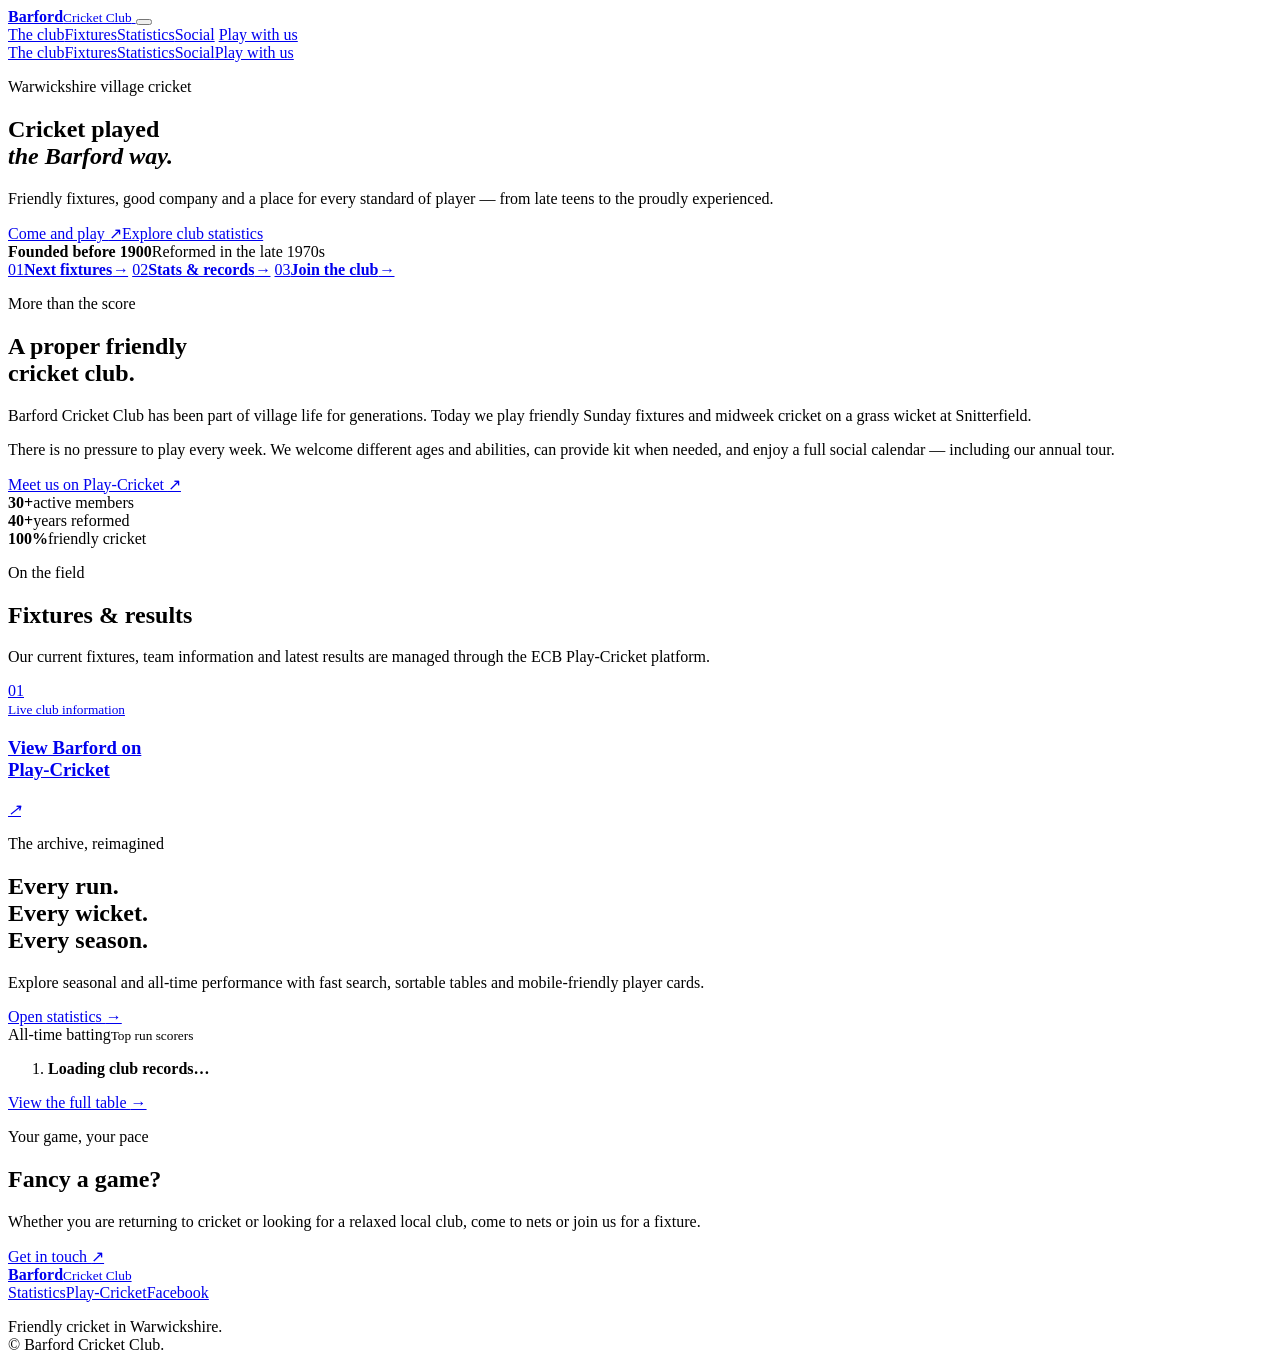
==== index.html @ 3dbef093 "Add index.html" ====
<!doctype html>
<html lang="en">
<head>
  <meta charset="utf-8">
  <meta name="viewport" content="width=device-width,initial-scale=1,viewport-fit=cover">
  <meta name="theme-color" content="#092d26">
  <meta name="description" content="Barford Cricket Club — friendly Sunday and midweek cricket in Warwickshire.">
  <title>Barford Cricket Club | Friendly cricket in Warwickshire</title>
  <link rel="preconnect" href="https://fonts.googleapis.com">
  <link rel="preconnect" href="https://fonts.gstatic.com" crossorigin>
  <link href="https://fonts.googleapis.com/css2?family=DM+Sans:wght@400;500;600;700&family=Manrope:wght@600;700;800&display=swap" rel="stylesheet">
  <link rel="stylesheet" href="assets/styles.css">
</head>
<body>
  <header class="site-header">
    <a class="brand" href="#top" aria-label="Barford Cricket Club home">
      <span class="brand-mark" aria-hidden="true"><span></span></span>
      <span><b>Barford</b><small>Cricket Club</small></span>
    </a>
    <button class="menu-button" aria-expanded="false" aria-controls="mobile-nav"><span></span><span></span></button>
    <nav class="desktop-nav" aria-label="Main navigation">
      <a href="#club">The club</a><a href="#fixtures">Fixtures</a><a href="statistics.html">Statistics</a><a href="#social">Social</a>
      <a class="nav-cta" href="https://barford.play-cricket.com" target="_blank" rel="noreferrer">Play with us</a>
    </nav>
    <nav id="mobile-nav" class="mobile-nav" aria-label="Mobile navigation">
      <a href="#club">The club</a><a href="#fixtures">Fixtures</a><a href="statistics.html">Statistics</a><a href="#social">Social</a><a href="https://barford.play-cricket.com">Play with us</a>
    </nav>
  </header>

  <main id="top">
    <section class="hero">
      <div class="hero-art" aria-hidden="true"><div class="ball"></div><div class="seam seam-a"></div><div class="seam seam-b"></div></div>
      <div class="hero-copy">
        <p class="eyebrow"><span></span> Warwickshire village cricket</p>
        <h1>Cricket played<br><em>the Barford way.</em></h1>
        <p class="hero-intro">Friendly fixtures, good company and a place for every standard of player — from late teens to the proudly experienced.</p>
        <div class="hero-actions"><a class="button primary" href="https://barford.play-cricket.com">Come and play <span>↗</span></a><a class="button ghost" href="statistics.html">Explore club statistics</a></div>
      </div>
      <div class="hero-note"><b>Founded before 1900</b><span>Reformed in the late 1970s</span></div>
    </section>

    <section class="quick-links" aria-label="Popular links">
      <a href="#fixtures"><span>01</span><b>Next fixtures</b><i>→</i></a>
      <a href="statistics.html"><span>02</span><b>Stats & records</b><i>→</i></a>
      <a href="https://barford.play-cricket.com"><span>03</span><b>Join the club</b><i>→</i></a>
    </section>

    <section id="club" class="story section-pad">
      <div><p class="eyebrow dark"><span></span> More than the score</p><h2>A proper friendly<br>cricket club.</h2></div>
      <div class="story-copy"><p>Barford Cricket Club has been part of village life for generations. Today we play friendly Sunday fixtures and midweek cricket on a grass wicket at Snitterfield.</p><p>There is no pressure to play every week. We welcome different ages and abilities, can provide kit when needed, and enjoy a full social calendar — including our annual tour.</p><a class="text-link" href="https://barford.play-cricket.com">Meet us on Play-Cricket <span>↗</span></a></div>
    </section>

    <section class="numbers section-pad">
      <article><strong>30+</strong><span>active members</span></article><article><strong>40+</strong><span>years reformed</span></article><article><strong>100%</strong><span>friendly cricket</span></article>
    </section>

    <section id="fixtures" class="feature-section section-pad">
      <div class="feature-head"><div><p class="eyebrow light"><span></span> On the field</p><h2>Fixtures & results</h2></div><p>Our current fixtures, team information and latest results are managed through the ECB Play-Cricket platform.</p></div>
      <a class="feature-card" href="https://barford.play-cricket.com"><span class="feature-number">01</span><div><small>Live club information</small><h3>View Barford on<br>Play-Cricket</h3></div><i>↗</i></a>
    </section>

    <section class="stats-preview section-pad">
      <div class="stats-copy"><p class="eyebrow dark"><span></span> The archive, reimagined</p><h2>Every run.<br>Every wicket.<br>Every season.</h2><p>Explore seasonal and all-time performance with fast search, sortable tables and mobile-friendly player cards.</p><a class="button dark" href="statistics.html">Open statistics <span>→</span></a></div>
      <div class="leader-card">
        <div class="leader-top"><span>All-time batting</span><small>Top run scorers</small></div>
        <ol id="home-leaders"><li><b>Loading club records…</b></li></ol>
        <a href="statistics.html">View the full table <span>→</span></a>
      </div>
    </section>

    <section id="social" class="join section-pad"><p class="eyebrow light"><span></span> Your game, your pace</p><h2>Fancy a game?</h2><p>Whether you are returning to cricket or looking for a relaxed local club, come to nets or join us for a fixture.</p><a class="button white" href="https://barford.play-cricket.com">Get in touch <span>↗</span></a></section>
  </main>

  <footer><a class="brand inverse" href="#top"><span class="brand-mark"><span></span></span><span><b>Barford</b><small>Cricket Club</small></span></a><div><a href="statistics.html">Statistics</a><a href="https://barford.play-cricket.com">Play-Cricket</a><a href="https://www.facebook.com/BarfordCC">Facebook</a></div><p>Friendly cricket in Warwickshire.<br>© <span id="year"></span> Barford Cricket Club.</p></footer>
  <script src="assets/data.js"></script><script src="assets/app.js"></script>
</body>
</html>
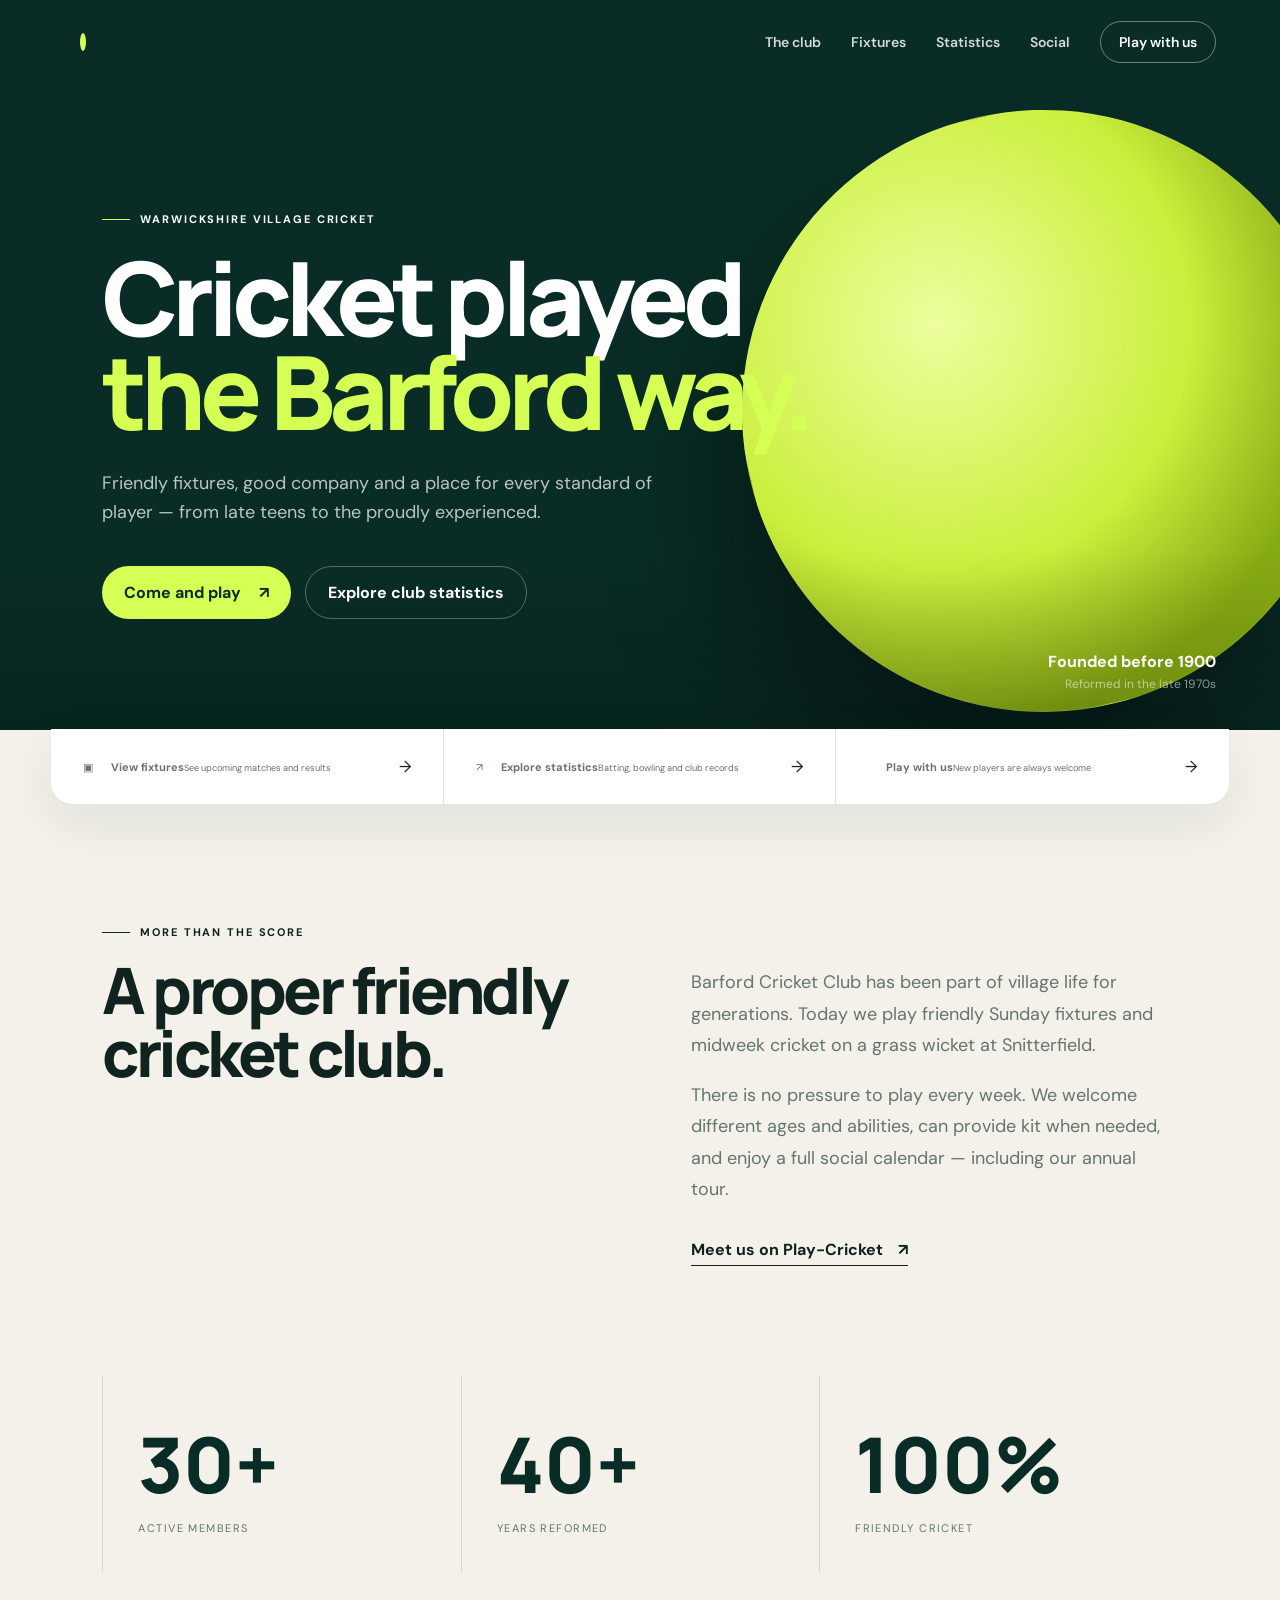
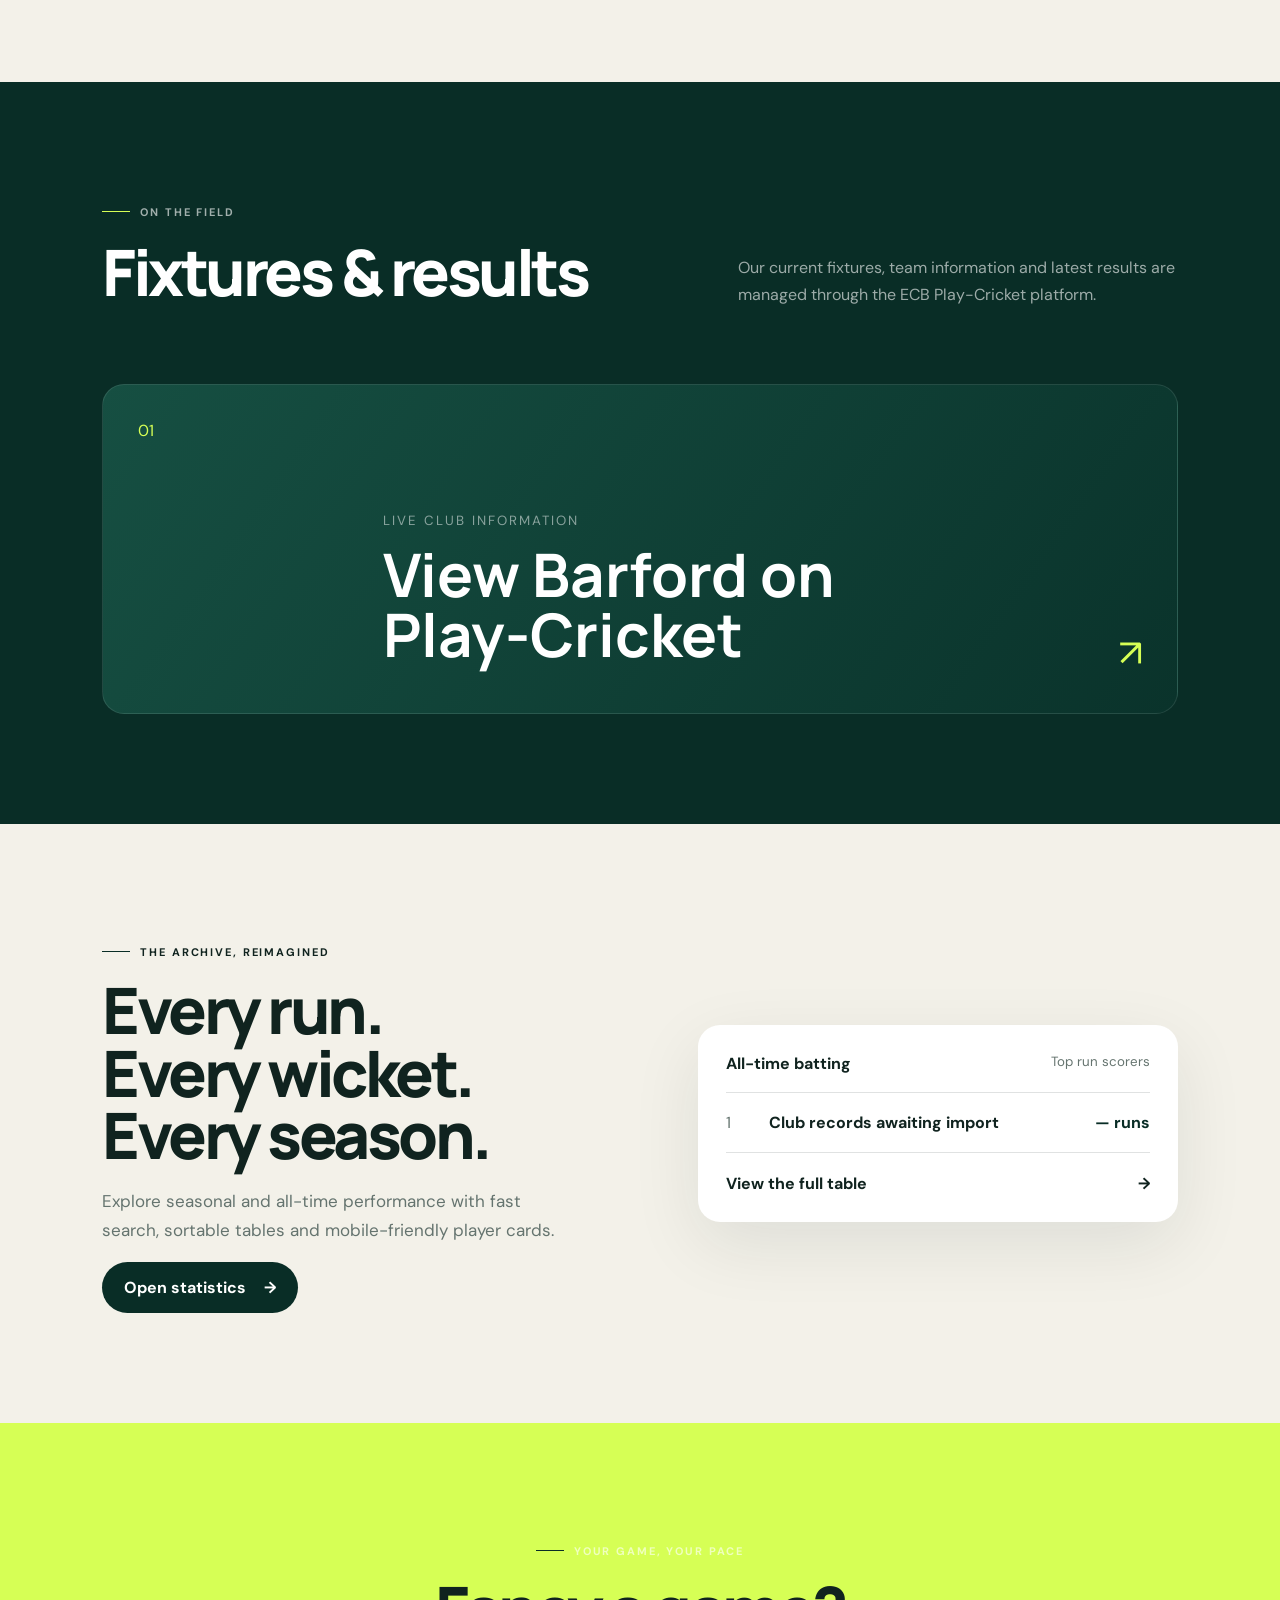
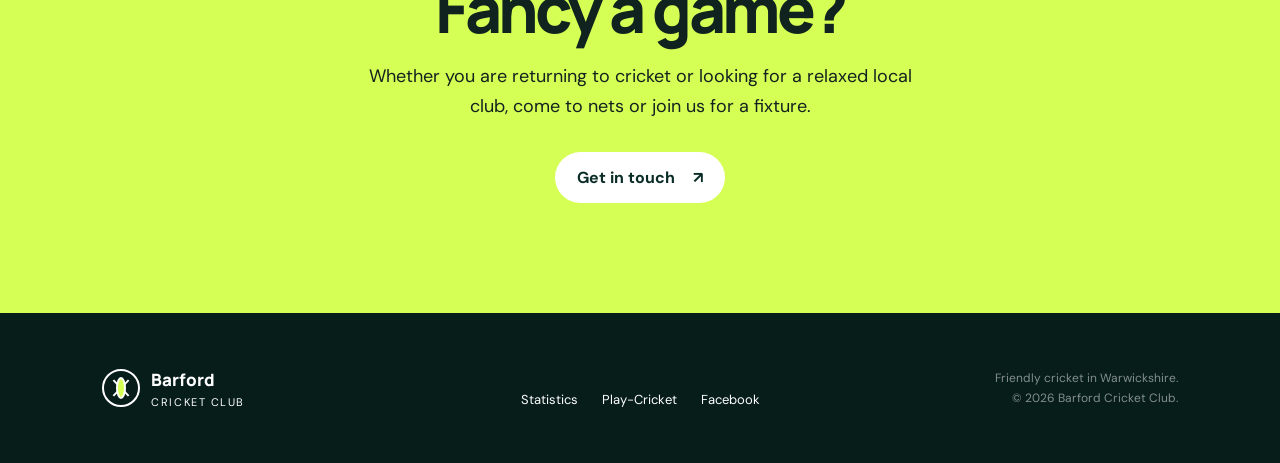
==== commit 541d51cf: "Improve cricket theme and navigation in index.html" ====
--- a/index.html
+++ b/index.html
@@ -29,7 +29,9 @@
 
   <main id="top">
     <section class="hero">
-      <div class="hero-art" aria-hidden="true"><div class="ball"></div><div class="seam seam-a"></div><div class="seam seam-b"></div></div>
+      <div class="hero-art" aria-hidden="true">
+        <div class="ball-shine"></div><div class="cricket-seam"></div><div class="stitches stitches-left"></div><div class="stitches stitches-right"></div>
+      </div>
       <div class="hero-copy">
         <p class="eyebrow"><span></span> Warwickshire village cricket</p>
         <h1>Cricket played<br><em>the Barford way.</em></h1>
@@ -39,10 +41,10 @@
       <div class="hero-note"><b>Founded before 1900</b><span>Reformed in the late 1970s</span></div>
     </section>
 
-    <section class="quick-links" aria-label="Popular links">
-      <a href="#fixtures"><span>01</span><b>Next fixtures</b><i>→</i></a>
-      <a href="statistics.html"><span>02</span><b>Stats & records</b><i>→</i></a>
-      <a href="https://barford.play-cricket.com"><span>03</span><b>Join the club</b><i>→</i></a>
+    <section class="quick-links" aria-label="What would you like to do?">
+      <a href="#fixtures"><span class="quick-icon" aria-hidden="true">▣</span><span class="quick-copy"><b>View fixtures</b><small>See upcoming matches and results</small></span><i>→</i></a>
+      <a href="statistics.html"><span class="quick-icon" aria-hidden="true">↗</span><span class="quick-copy"><b>Explore statistics</b><small>Batting, bowling and club records</small></span><i>→</i></a>
+      <a href="https://barford.play-cricket.com"><span class="quick-icon ball-icon" aria-hidden="true"></span><span class="quick-copy"><b>Play with us</b><small>New players are always welcome</small></span><i>→</i></a>
     </section>
 
     <section id="club" class="story section-pad">
--- a/assets/styles.css
+++ b/assets/styles.css
@@ -0,0 +1,5 @@
+:root{--green:#092d26;--green2:#10483c;--lime:#d6ff55;--cream:#f3f1e9;--ink:#10231f;--muted:#65746f;--line:rgba(16,35,31,.13);--white:#fff;--radius:22px}*{box-sizing:border-box}html{scroll-behavior:smooth}body{margin:0;background:var(--cream);color:var(--ink);font-family:"DM Sans",sans-serif}a{color:inherit;text-decoration:none}button,input,select{font:inherit}.site-header{height:84px;padding:0 clamp(22px,5vw,72px);display:flex;align-items:center;justify-content:space-between;position:absolute;inset:0 0 auto;z-index:20;color:white}.brand{display:flex;align-items:center;gap:11px;color:var(--green)}.brand.inverse{color:white}.brand b,.brand small{display:block;line-height:1}.brand b{font:800 17px Manrope}.brand small{font-size:11px;letter-spacing:.14em;text-transform:uppercase;margin-top:6px}.brand-mark{width:38px;height:38px;border:2px solid currentColor;border-radius:50%;display:grid;place-items:center;position:relative}.brand-mark:before,.brand-mark:after{content:"";position:absolute;width:22px;height:2px;background:currentColor;transform:rotate(46deg)}.brand-mark:after{transform:rotate(-46deg)}.brand-mark span{width:10px;height:22px;border:2px solid currentColor;border-radius:50%;background:var(--lime);z-index:1}.desktop-nav{display:flex;align-items:center;gap:30px;font-size:14px;font-weight:600}.desktop-nav a:not(.nav-cta){opacity:.82}.desktop-nav a:hover,.desktop-nav .active{opacity:1}.nav-cta{border:1px solid rgba(255,255,255,.4);padding:11px 18px;border-radius:999px}.menu-button,.mobile-nav{display:none}.hero{min-height:730px;background:var(--green);color:white;position:relative;overflow:hidden;padding:170px clamp(24px,8vw,120px) 80px;display:flex;align-items:center}.hero:after{content:"";position:absolute;inset:auto 0 0;height:180px;background:linear-gradient(transparent,rgba(0,0,0,.18))}.hero-copy{position:relative;z-index:2;max-width:780px}.eyebrow{text-transform:uppercase;letter-spacing:.17em;font-size:11px;font-weight:700;display:flex;align-items:center;gap:10px}.eyebrow span{width:28px;height:1px;background:var(--lime)}.eyebrow.dark span{background:var(--green)}.eyebrow.light{color:rgba(255,255,255,.62)}.hero h1,.stats-hero h1{font:800 clamp(52px,8vw,104px)/.92 Manrope;margin:24px 0 30px;letter-spacing:-.06em}.hero h1 em{font-style:normal;color:var(--lime)}.hero-intro{max-width:560px;font-size:18px;line-height:1.65;color:rgba(255,255,255,.72)}.hero-actions{display:flex;gap:14px;margin-top:38px;flex-wrap:wrap}.button{display:inline-flex;align-items:center;justify-content:center;gap:18px;border:0;border-radius:999px;padding:15px 22px;font-weight:700;cursor:pointer}.button.primary{background:var(--lime);color:var(--green)}.button.ghost{border:1px solid rgba(255,255,255,.3);color:white;background:transparent}.button.dark{background:var(--green);color:white}.button.white{background:white;color:var(--green)}.hero-art{position:absolute;width:min(47vw,650px);aspect-ratio:1;right:-5%;top:15%;border-radius:50%;border:1px solid rgba(255,255,255,.09);background:radial-gradient(circle at 36% 32%,#ecff9e,#caef3c 45%,#86aa13 72%);box-shadow:-50px 70px 110px rgba(0,0,0,.35);transform:rotate(-13deg)}.seam{position:absolute;inset:8%;border-radius:50%;border-left:3px dashed rgba(77,91,11,.55);transform:rotate(18deg)}.seam-b{transform:rotate(198deg)}.hero-note{position:absolute;right:5vw;bottom:38px;z-index:2;text-align:right}.hero-note b,.hero-note span{display:block}.hero-note span{color:rgba(255,255,255,.55);font-size:12px;margin-top:4px}.quick-links{display:grid;grid-template-columns:repeat(3,1fr);background:white;margin:-1px clamp(18px,4vw,58px) 0;position:relative;z-index:4;border-radius:0 0 var(--radius) var(--radius);box-shadow:0 18px 55px rgba(16,35,31,.08)}.quick-links a{padding:27px 32px;display:flex;align-items:center;gap:18px;border-right:1px solid var(--line)}.quick-links a:last-child{border:0}.quick-links span{font-size:11px;color:var(--muted)}.quick-links i{margin-left:auto;font-style:normal}.section-pad{padding:110px clamp(24px,8vw,120px)}.story{display:grid;grid-template-columns:1fr 1fr;gap:8vw}.story h2,.feature-head h2,.stats-copy h2,.join h2{font:800 clamp(42px,5vw,72px)/.98 Manrope;letter-spacing:-.055em;margin:20px 0}.story-copy{padding-top:35px}.story-copy p{font-size:18px;line-height:1.75;color:var(--muted);max-width:620px}.text-link{font-weight:700;border-bottom:1px solid;padding-bottom:5px;display:inline-flex;gap:15px;margin-top:15px}.numbers{padding-top:0;display:grid;grid-template-columns:repeat(3,1fr)}.numbers article{padding:35px;border-left:1px solid var(--line)}.numbers strong{font:800 clamp(50px,6vw,78px) Manrope;display:block;color:var(--green)}.numbers span{text-transform:uppercase;letter-spacing:.13em;font-size:11px;color:var(--muted)}.feature-section{background:var(--green);color:white}.feature-head{display:flex;justify-content:space-between;align-items:end}.feature-head p{max-width:440px;color:rgba(255,255,255,.6);line-height:1.7}.feature-card{margin-top:60px;min-height:330px;border-radius:var(--radius);padding:35px;background:linear-gradient(125deg,#164f42,#0a332b);display:grid;grid-template-columns:1fr 3fr auto;align-items:end;border:1px solid rgba(255,255,255,.1);transition:.3s}.feature-card:hover{transform:translateY(-4px)}.feature-number{align-self:start;color:var(--lime)}.feature-card small{text-transform:uppercase;letter-spacing:.15em;color:rgba(255,255,255,.5)}.feature-card h3{font:700 clamp(35px,5vw,60px)/1 Manrope;margin:14px 0}.feature-card i{font-size:38px;color:var(--lime);font-style:normal}.stats-preview{display:grid;grid-template-columns:1fr 1fr;gap:9vw;align-items:center}.stats-copy p:not(.eyebrow){color:var(--muted);font-size:17px;line-height:1.7;max-width:500px}.leader-card{background:white;border-radius:var(--radius);padding:28px;box-shadow:0 22px 70px rgba(16,35,31,.09)}.leader-top{display:flex;justify-content:space-between;border-bottom:1px solid var(--line);padding-bottom:18px}.leader-top span{font-weight:700}.leader-top small{color:var(--muted)}.leader-card ol{list-style:none;margin:0;padding:0;counter-reset:leaders}.leader-card li{display:grid;grid-template-columns:28px 1fr auto;gap:15px;padding:19px 0;border-bottom:1px solid var(--line);counter-increment:leaders}.leader-card li:before{content:counter(leaders);color:var(--muted)}.leader-card li span{color:var(--green);font-weight:700}.leader-card>a{display:flex;justify-content:space-between;padding-top:20px;font-weight:700}.join{text-align:center;background:var(--lime)}.join .eyebrow{justify-content:center}.join .eyebrow span{background:var(--green)}.join p:not(.eyebrow){max-width:560px;margin:0 auto 30px;font-size:18px;line-height:1.7}footer{background:#061d19;color:white;padding:55px clamp(24px,8vw,120px);display:grid;grid-template-columns:1fr 1fr 1fr;align-items:end;gap:30px}footer>div{display:flex;gap:24px;font-size:13px;justify-content:center}footer p{margin:0;text-align:right;color:rgba(255,255,255,.5);font-size:12px;line-height:1.6}
+.dark-header{position:relative;background:var(--green)}.stats-hero{background:var(--green);color:white;padding-top:90px;padding-bottom:85px}.stats-hero h1{margin-bottom:20px}.stats-hero>p:last-child{font-size:18px;line-height:1.7;color:rgba(255,255,255,.62);max-width:580px}.stat-highlights{background:var(--green);padding-top:0;display:grid;grid-template-columns:repeat(4,1fr);gap:1px}.highlight{background:#104138;padding:25px;color:white}.highlight small{display:block;color:rgba(255,255,255,.53);text-transform:uppercase;letter-spacing:.13em}.highlight strong{display:block;font:800 37px Manrope;margin:15px 0 4px}.highlight span{font-size:13px;color:var(--lime)}.stats-workspace{padding-top:70px}.stats-toolbar{display:flex;gap:20px;justify-content:space-between;align-items:center}.tabs{display:flex;gap:5px;background:#e5e5dc;border-radius:999px;padding:5px;overflow:auto}.tabs button,.discipline button{border:0;background:transparent;padding:12px 18px;border-radius:999px;white-space:nowrap;color:var(--muted);font-weight:600;cursor:pointer}.tabs button.active,.discipline button.active{background:var(--green);color:white}.search{display:flex;align-items:center;background:white;border:1px solid var(--line);border-radius:999px;padding:0 16px;min-width:260px}.search input{border:0;outline:0;padding:13px;width:100%;background:transparent}.season-controls{display:flex;justify-content:space-between;align-items:center;margin:35px 0 20px}.season-controls label{font-weight:700}.season-controls select{border:0;background:transparent;font-weight:700;color:var(--green)}.discipline{display:flex;border:1px solid var(--line);padding:4px;border-radius:999px}.stat-table-wrap{overflow-x:auto;background:white;border-radius:18px;box-shadow:0 15px 45px rgba(16,35,31,.06)}.stat-table{width:100%;border-collapse:collapse;min-width:760px}.stat-table th{text-align:right;padding:15px 18px;background:#e7ebe4;font-size:11px;text-transform:uppercase;letter-spacing:.1em;color:var(--muted)}.stat-table th:first-child,.stat-table td:first-child{text-align:left;position:sticky;left:0;background:inherit}.stat-table td{padding:17px 18px;text-align:right;border-bottom:1px solid var(--line);font-variant-numeric:tabular-nums}.stat-table tbody tr{background:white}.stat-table tbody tr:nth-child(even){background:#fafbf8}.stat-table td:first-child{font-weight:700}.rank{display:inline-grid;place-items:center;width:25px;height:25px;border-radius:50%;background:#edf0e9;margin-right:10px;font-size:11px;color:var(--muted)}.record-grid{display:grid;grid-template-columns:repeat(2,1fr);gap:18px}.record-card{background:white;border-radius:18px;padding:25px}.record-card small{color:var(--muted);text-transform:uppercase;letter-spacing:.12em}.record-card strong{font:800 36px Manrope;display:block;margin:18px 0 5px}.record-card p{margin:0;color:var(--muted)}.table-hint{text-align:center;color:var(--muted);font-size:11px;display:none}.empty-state{text-align:center;padding:60px;color:var(--muted)}
+.admin-page{background:var(--green);min-height:100vh}.admin-shell{max-width:1180px;margin:auto;padding:35px 22px 80px}.admin-card{background:var(--cream);border-radius:24px;padding:clamp(24px,5vw,55px);margin-top:60px}.login-card{max-width:520px;margin:60px auto}.admin-card h1,.admin-title h1{font:800 clamp(38px,5vw,64px) Manrope;letter-spacing:-.05em;margin:16px 0}.admin-card>p{color:var(--muted);line-height:1.6}.admin-card label{font-size:12px;font-weight:700;display:block}.admin-card input,.admin-card select{width:100%;border:1px solid #cfd4cc;background:white;border-radius:10px;padding:13px;margin-top:7px}.login-card label{margin:18px 0}.login-card .button{width:100%;margin-top:10px}.admin-dashboard{margin-top:60px}.admin-title{display:flex;justify-content:space-between;align-items:end;color:white}.admin-dashboard .admin-card{margin-top:25px}.form-grid{display:grid;grid-template-columns:repeat(3,1fr);gap:18px}.admin-card hr{border:0;border-top:1px solid var(--line);margin:35px 0}.entry-head{display:flex;align-items:center;justify-content:space-between}.entry-head h2{margin:0}.entry-head p{color:var(--muted);margin:5px 0}.small-button{border:0;border-radius:999px;background:var(--green);color:white;padding:10px 16px;font-weight:700}.player-entry{border:1px solid var(--line);border-radius:15px;margin:18px 0;padding:20px;position:relative}.player-entry>label{max-width:300px}.score-grid{display:grid;grid-template-columns:repeat(5,1fr);gap:12px;margin-top:18px}.remove-player{position:absolute;right:15px;top:15px;width:30px;height:30px;border:0;border-radius:50%;background:#e5e5dc;cursor:pointer}.save-match{margin-top:20px}.form-message{font-size:13px;color:#a12828}.form-message.success{color:#167343}
+@media(max-width:800px){.site-header{height:72px;padding:0 20px}.desktop-nav{display:none}.menu-button{display:grid;width:42px;height:42px;place-content:center;gap:7px;border:0;border-radius:50%;background:rgba(255,255,255,.12)}.menu-button span{display:block;width:20px;height:2px;background:white}.mobile-nav{display:none;position:absolute;top:65px;left:15px;right:15px;padding:14px;background:white;color:var(--ink);border-radius:16px;box-shadow:0 20px 50px rgba(0,0,0,.3)}.mobile-nav.open{display:grid}.mobile-nav a{padding:14px;border-bottom:1px solid var(--line);font-weight:700}.hero{min-height:690px;padding:135px 24px 150px;align-items:start}.hero-art{width:430px;right:-245px;top:220px;opacity:.85}.hero h1{font-size:55px}.hero-intro{font-size:16px;max-width:88%}.hero-actions{display:grid;width:max-content}.button{min-height:49px}.hero-note{right:22px;bottom:25px}.quick-links{grid-template-columns:1fr;margin:0}.quick-links a{padding:20px 24px;border-right:0;border-bottom:1px solid var(--line)}.section-pad{padding:75px 22px}.story,.stats-preview{grid-template-columns:1fr;gap:20px}.story h2,.stats-copy h2{font-size:46px}.story-copy{padding:0}.numbers{grid-template-columns:1fr;padding-top:0}.numbers article{display:flex;align-items:baseline;gap:18px;padding:20px;border-left:0;border-bottom:1px solid var(--line)}.numbers strong{font-size:47px}.feature-head{display:block}.feature-card{min-height:310px;grid-template-columns:1fr auto;padding:23px}.feature-card .feature-number{grid-column:1/3}.feature-card h3{font-size:38px}.leader-card{padding:20px}footer{grid-template-columns:1fr;align-items:start}footer>div{justify-content:flex-start;flex-wrap:wrap}footer p{text-align:left}.stats-hero{padding-top:65px}.stats-hero h1{font-size:58px}.stat-highlights{grid-template-columns:1fr 1fr;padding-bottom:25px}.highlight{padding:18px}.highlight strong{font-size:27px}.stats-workspace{padding-top:45px}.stats-toolbar{display:block}.tabs{border-radius:14px}.search{margin-top:15px;min-width:0}.season-controls{align-items:flex-start;gap:14px}.discipline button{padding:9px 12px}.table-hint{display:block}.stat-table th,.stat-table td{padding:14px 13px}.record-grid{grid-template-columns:1fr}.admin-shell{padding:22px 14px}.admin-card{padding:22px;margin-top:35px}.admin-title{display:block}.form-grid{grid-template-columns:1fr 1fr}.entry-head{display:block}.score-grid{grid-template-columns:repeat(2,1fr)}.score-grid label:first-child{grid-column:span 2}.admin-title .button{margin-top:10px}}
+@media(max-width:420px){.hero h1{font-size:48px}.hero-intro{max-width:100%}.stat-highlights{grid-template-columns:1fr 1fr}.form-grid{grid-template-columns:1fr}}
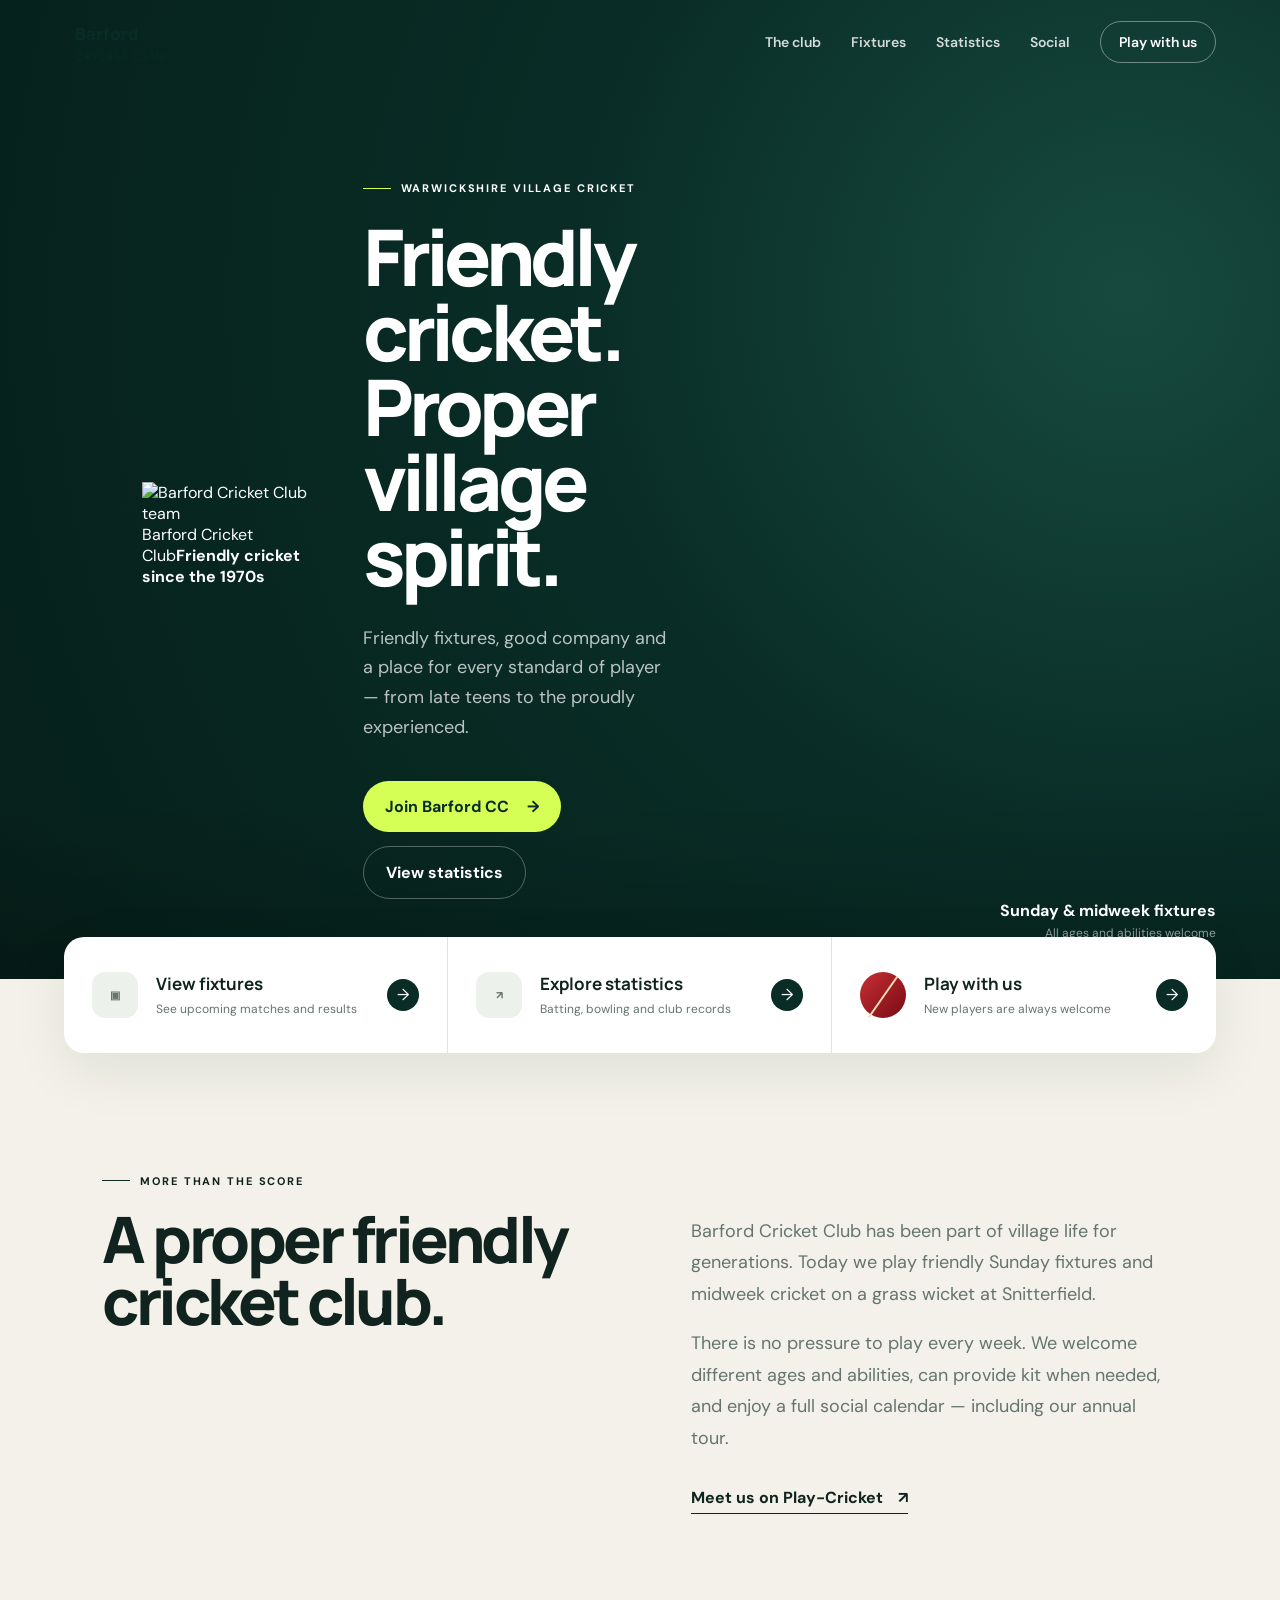
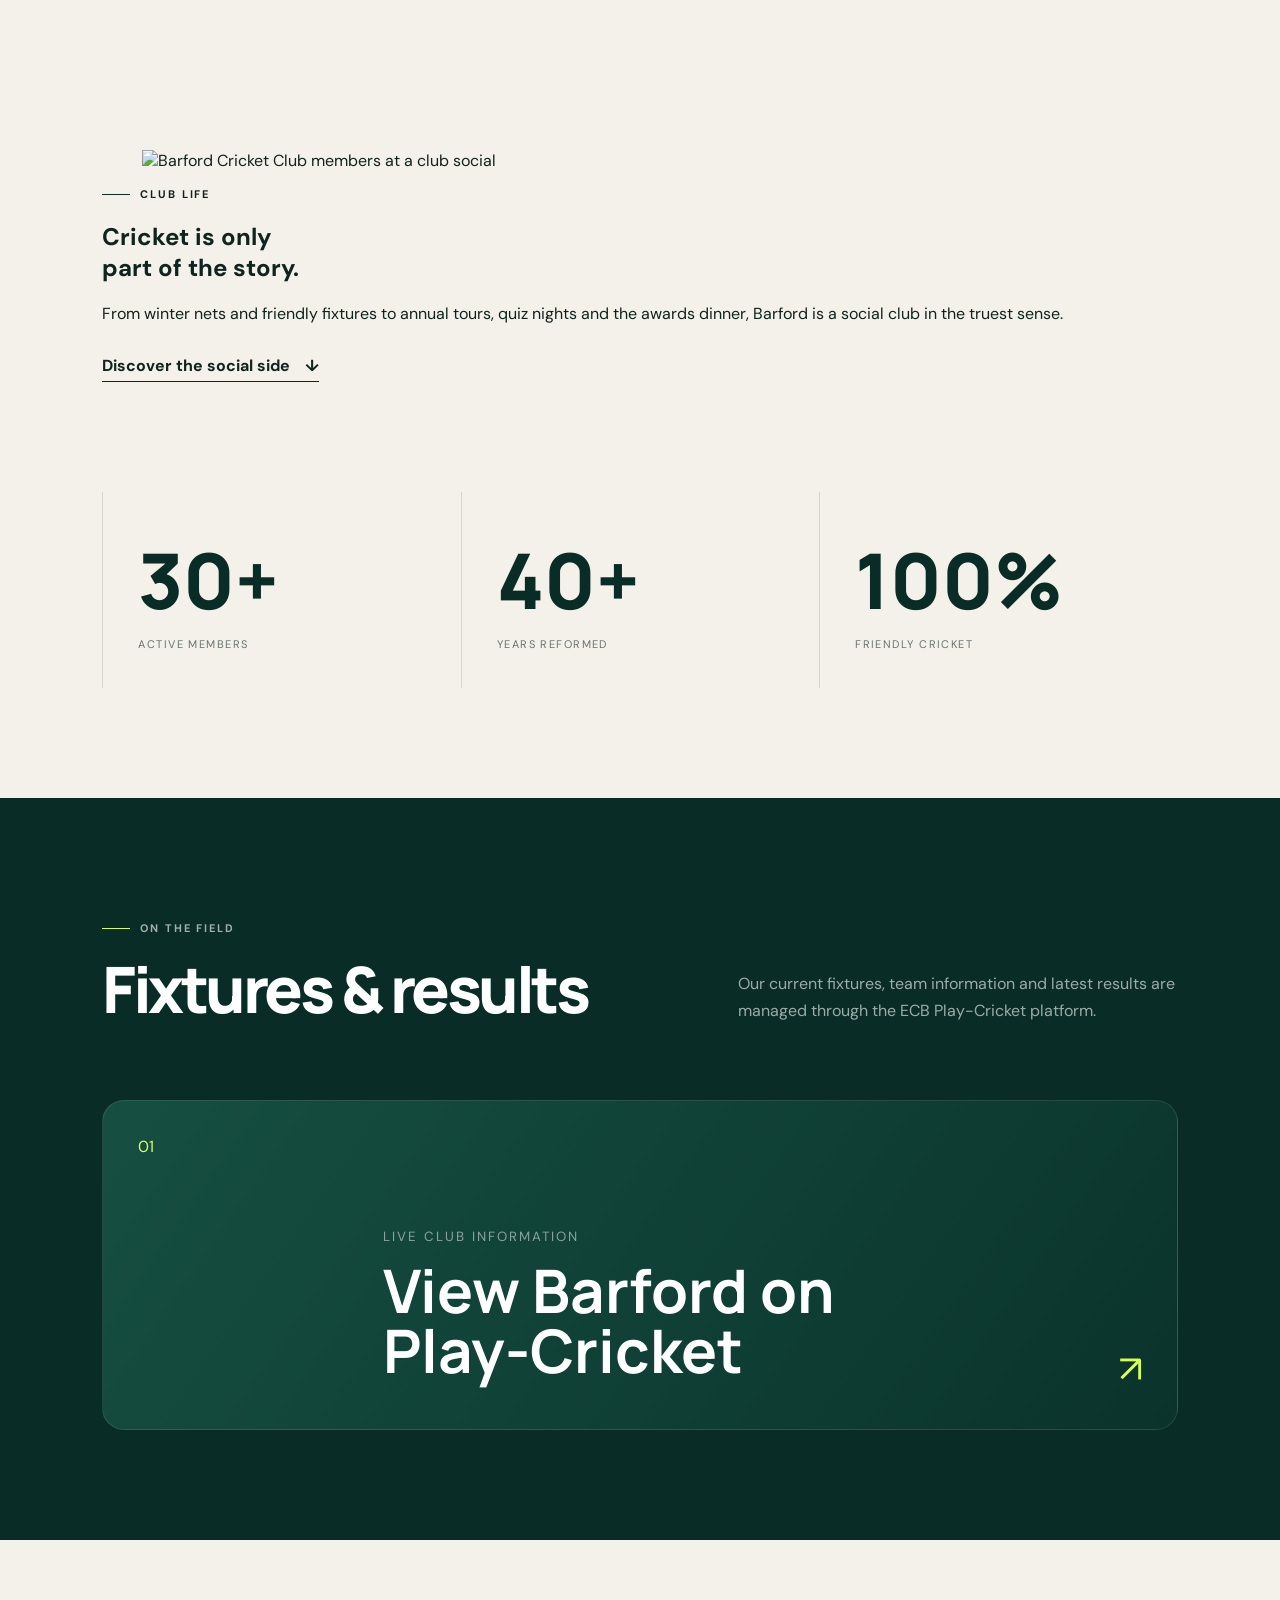
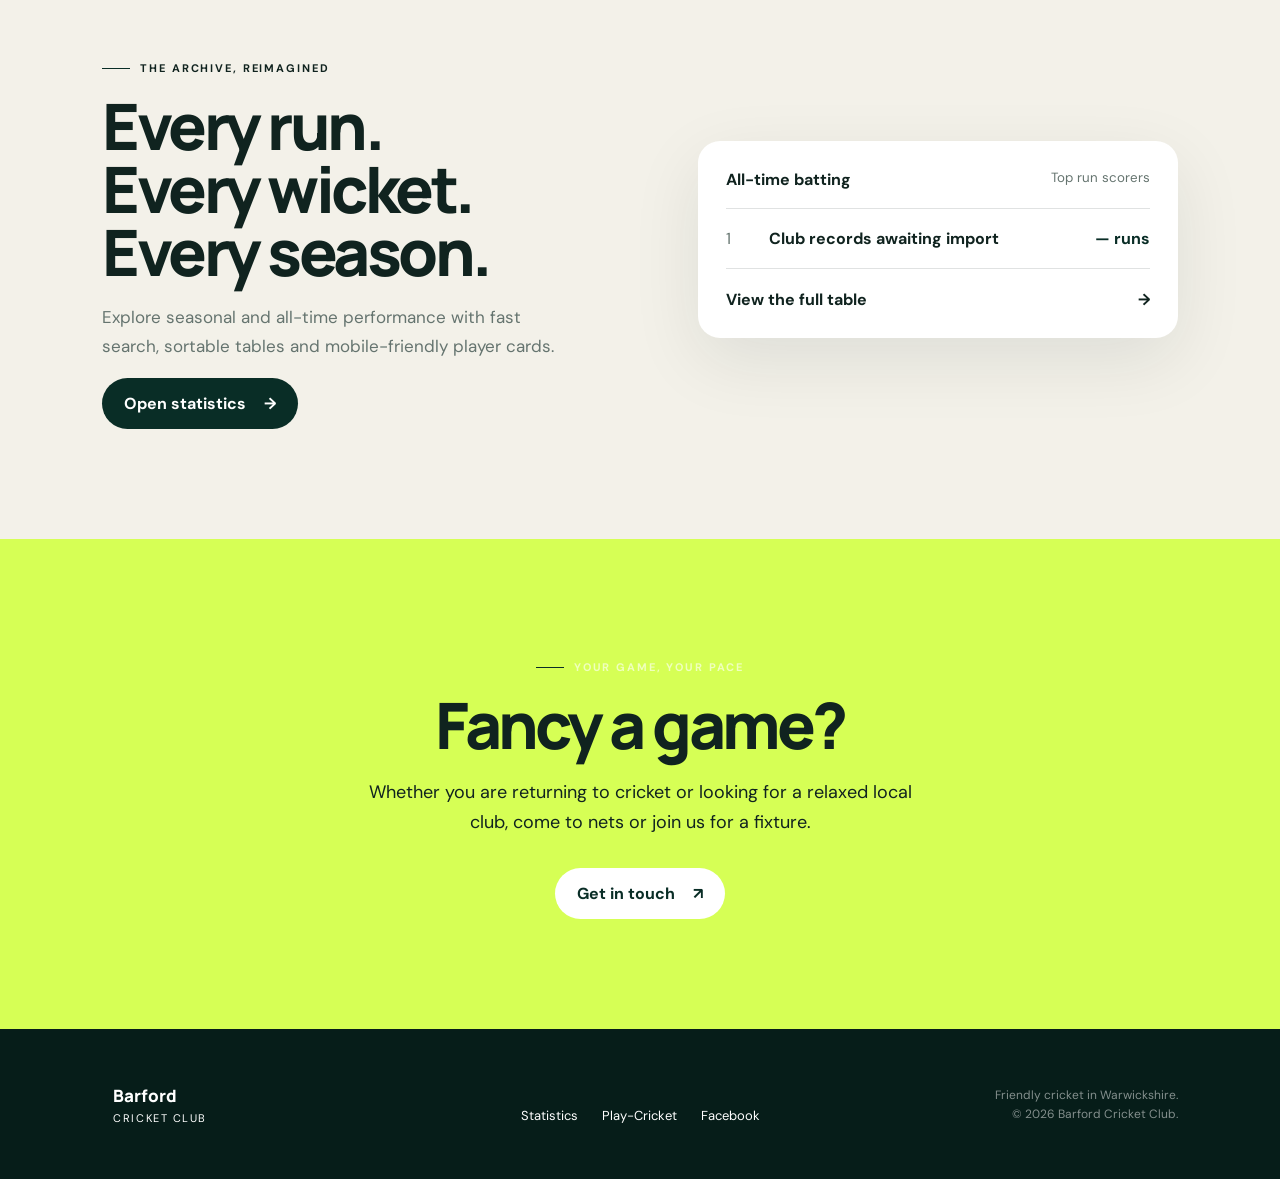
==== commit 2993df07: "Rebuild homepage with Barford club photography in index.html" ====
--- a/index.html
+++ b/index.html
@@ -9,12 +9,12 @@
   <link rel="preconnect" href="https://fonts.googleapis.com">
   <link rel="preconnect" href="https://fonts.gstatic.com" crossorigin>
   <link href="https://fonts.googleapis.com/css2?family=DM+Sans:wght@400;500;600;700&family=Manrope:wght@600;700;800&display=swap" rel="stylesheet">
-  <link rel="stylesheet" href="assets/styles.css">
+  <link rel="stylesheet" href="assets/styles.css?v=5">
 </head>
 <body>
   <header class="site-header">
     <a class="brand" href="#top" aria-label="Barford Cricket Club home">
-      <span class="brand-mark" aria-hidden="true"><span></span></span>
+      <img class="club-hare" src="https://barfordcc.org.uk/wp-content/uploads/2025/11/hare_nobkg.png" alt="">
       <span><b>Barford</b><small>Cricket Club</small></span>
     </a>
     <button class="menu-button" aria-expanded="false" aria-controls="mobile-nav"><span></span><span></span></button>
@@ -29,16 +29,14 @@
 
   <main id="top">
     <section class="hero">
-      <div class="hero-art" aria-hidden="true">
-        <div class="ball-shine"></div><div class="cricket-seam"></div><div class="stitches stitches-left"></div><div class="stitches stitches-right"></div>
-      </div>
+      <figure class="hero-photo"><img src="https://barfordcc.org.uk/wp-content/uploads/2014/01/teamphoto.jpg" alt="Barford Cricket Club team"><figcaption><span>Barford Cricket Club</span><b>Friendly cricket since the 1970s</b></figcaption></figure>
       <div class="hero-copy">
         <p class="eyebrow"><span></span> Warwickshire village cricket</p>
-        <h1>Cricket played<br><em>the Barford way.</em></h1>
+        <h1>Friendly cricket.<br><em>Proper village spirit.</em></h1>
         <p class="hero-intro">Friendly fixtures, good company and a place for every standard of player — from late teens to the proudly experienced.</p>
-        <div class="hero-actions"><a class="button primary" href="https://barford.play-cricket.com">Come and play <span>↗</span></a><a class="button ghost" href="statistics.html">Explore club statistics</a></div>
+        <div class="hero-actions"><a class="button primary" href="https://barford.play-cricket.com">Join Barford CC <span>→</span></a><a class="button ghost" href="statistics.html">View statistics</a></div>
       </div>
-      <div class="hero-note"><b>Founded before 1900</b><span>Reformed in the late 1970s</span></div>
+      <div class="hero-note"><b>Sunday & midweek fixtures</b><span>All ages and abilities welcome</span></div>
     </section>
 
     <section class="quick-links" aria-label="What would you like to do?">
@@ -50,6 +48,11 @@
     <section id="club" class="story section-pad">
       <div><p class="eyebrow dark"><span></span> More than the score</p><h2>A proper friendly<br>cricket club.</h2></div>
       <div class="story-copy"><p>Barford Cricket Club has been part of village life for generations. Today we play friendly Sunday fixtures and midweek cricket on a grass wicket at Snitterfield.</p><p>There is no pressure to play every week. We welcome different ages and abilities, can provide kit when needed, and enjoy a full social calendar — including our annual tour.</p><a class="text-link" href="https://barford.play-cricket.com">Meet us on Play-Cricket <span>↗</span></a></div>
+    </section>
+
+    <section class="club-life section-pad">
+      <figure><img src="https://barfordcc.org.uk/wp-content/uploads/2013/01/IMG_5232.jpg" alt="Barford Cricket Club members at a club social" loading="lazy"></figure>
+      <div><p class="eyebrow dark"><span></span> Club life</p><h2>Cricket is only<br>part of the story.</h2><p>From winter nets and friendly fixtures to annual tours, quiz nights and the awards dinner, Barford is a social club in the truest sense.</p><a class="text-link" href="#social">Discover the social side <span>↓</span></a></div>
     </section>
 
     <section class="numbers section-pad">
@@ -73,7 +76,7 @@
     <section id="social" class="join section-pad"><p class="eyebrow light"><span></span> Your game, your pace</p><h2>Fancy a game?</h2><p>Whether you are returning to cricket or looking for a relaxed local club, come to nets or join us for a fixture.</p><a class="button white" href="https://barford.play-cricket.com">Get in touch <span>↗</span></a></section>
   </main>
 
-  <footer><a class="brand inverse" href="#top"><span class="brand-mark"><span></span></span><span><b>Barford</b><small>Cricket Club</small></span></a><div><a href="statistics.html">Statistics</a><a href="https://barford.play-cricket.com">Play-Cricket</a><a href="https://www.facebook.com/BarfordCC">Facebook</a></div><p>Friendly cricket in Warwickshire.<br>© <span id="year"></span> Barford Cricket Club.</p></footer>
+  <footer><a class="brand inverse" href="#top"><img class="club-hare" src="https://barfordcc.org.uk/wp-content/uploads/2025/11/hare_nobkg.png" alt=""><span><b>Barford</b><small>Cricket Club</small></span></a><div><a href="statistics.html">Statistics</a><a href="https://barford.play-cricket.com">Play-Cricket</a><a href="https://www.facebook.com/BarfordCC">Facebook</a></div><p>Friendly cricket in Warwickshire.<br>© <span id="year"></span> Barford Cricket Club.</p></footer>
   <script src="assets/data.js"></script><script src="assets/app.js"></script>
 </body>
 </html>
--- a/assets/styles.css
+++ b/assets/styles.css
@@ -3,3 +3,19 @@
 .admin-page{background:var(--green);min-height:100vh}.admin-shell{max-width:1180px;margin:auto;padding:35px 22px 80px}.admin-card{background:var(--cream);border-radius:24px;padding:clamp(24px,5vw,55px);margin-top:60px}.login-card{max-width:520px;margin:60px auto}.admin-card h1,.admin-title h1{font:800 clamp(38px,5vw,64px) Manrope;letter-spacing:-.05em;margin:16px 0}.admin-card>p{color:var(--muted);line-height:1.6}.admin-card label{font-size:12px;font-weight:700;display:block}.admin-card input,.admin-card select{width:100%;border:1px solid #cfd4cc;background:white;border-radius:10px;padding:13px;margin-top:7px}.login-card label{margin:18px 0}.login-card .button{width:100%;margin-top:10px}.admin-dashboard{margin-top:60px}.admin-title{display:flex;justify-content:space-between;align-items:end;color:white}.admin-dashboard .admin-card{margin-top:25px}.form-grid{display:grid;grid-template-columns:repeat(3,1fr);gap:18px}.admin-card hr{border:0;border-top:1px solid var(--line);margin:35px 0}.entry-head{display:flex;align-items:center;justify-content:space-between}.entry-head h2{margin:0}.entry-head p{color:var(--muted);margin:5px 0}.small-button{border:0;border-radius:999px;background:var(--green);color:white;padding:10px 16px;font-weight:700}.player-entry{border:1px solid var(--line);border-radius:15px;margin:18px 0;padding:20px;position:relative}.player-entry>label{max-width:300px}.score-grid{display:grid;grid-template-columns:repeat(5,1fr);gap:12px;margin-top:18px}.remove-player{position:absolute;right:15px;top:15px;width:30px;height:30px;border:0;border-radius:50%;background:#e5e5dc;cursor:pointer}.save-match{margin-top:20px}.form-message{font-size:13px;color:#a12828}.form-message.success{color:#167343}
 @media(max-width:800px){.site-header{height:72px;padding:0 20px}.desktop-nav{display:none}.menu-button{display:grid;width:42px;height:42px;place-content:center;gap:7px;border:0;border-radius:50%;background:rgba(255,255,255,.12)}.menu-button span{display:block;width:20px;height:2px;background:white}.mobile-nav{display:none;position:absolute;top:65px;left:15px;right:15px;padding:14px;background:white;color:var(--ink);border-radius:16px;box-shadow:0 20px 50px rgba(0,0,0,.3)}.mobile-nav.open{display:grid}.mobile-nav a{padding:14px;border-bottom:1px solid var(--line);font-weight:700}.hero{min-height:690px;padding:135px 24px 150px;align-items:start}.hero-art{width:430px;right:-245px;top:220px;opacity:.85}.hero h1{font-size:55px}.hero-intro{font-size:16px;max-width:88%}.hero-actions{display:grid;width:max-content}.button{min-height:49px}.hero-note{right:22px;bottom:25px}.quick-links{grid-template-columns:1fr;margin:0}.quick-links a{padding:20px 24px;border-right:0;border-bottom:1px solid var(--line)}.section-pad{padding:75px 22px}.story,.stats-preview{grid-template-columns:1fr;gap:20px}.story h2,.stats-copy h2{font-size:46px}.story-copy{padding:0}.numbers{grid-template-columns:1fr;padding-top:0}.numbers article{display:flex;align-items:baseline;gap:18px;padding:20px;border-left:0;border-bottom:1px solid var(--line)}.numbers strong{font-size:47px}.feature-head{display:block}.feature-card{min-height:310px;grid-template-columns:1fr auto;padding:23px}.feature-card .feature-number{grid-column:1/3}.feature-card h3{font-size:38px}.leader-card{padding:20px}footer{grid-template-columns:1fr;align-items:start}footer>div{justify-content:flex-start;flex-wrap:wrap}footer p{text-align:left}.stats-hero{padding-top:65px}.stats-hero h1{font-size:58px}.stat-highlights{grid-template-columns:1fr 1fr;padding-bottom:25px}.highlight{padding:18px}.highlight strong{font-size:27px}.stats-workspace{padding-top:45px}.stats-toolbar{display:block}.tabs{border-radius:14px}.search{margin-top:15px;min-width:0}.season-controls{align-items:flex-start;gap:14px}.discipline button{padding:9px 12px}.table-hint{display:block}.stat-table th,.stat-table td{padding:14px 13px}.record-grid{grid-template-columns:1fr}.admin-shell{padding:22px 14px}.admin-card{padding:22px;margin-top:35px}.admin-title{display:block}.form-grid{grid-template-columns:1fr 1fr}.entry-head{display:block}.score-grid{grid-template-columns:repeat(2,1fr)}.score-grid label:first-child{grid-column:span 2}.admin-title .button{margin-top:10px}}
 @media(max-width:420px){.hero h1{font-size:48px}.hero-intro{max-width:100%}.stat-highlights{grid-template-columns:1fr 1fr}.form-grid{grid-template-columns:1fr}}
+
+/* Clear cricket-led homepage refresh */
+:root{--red:#a71924;--red-dark:#650910;--red-light:#d84a50;--sand:#f4e4c1}
+.brand-mark{border:0;background:radial-gradient(circle at 32% 25%,#d94a51 0,#a61923 45%,#690910 100%);box-shadow:inset -4px -5px 8px rgba(0,0,0,.28),0 3px 8px rgba(0,0,0,.18);overflow:hidden}
+.brand-mark:before{width:3px;height:48px;background:#f3dfba;transform:rotate(35deg);box-shadow:5px 0 0 rgba(80,0,5,.35),-5px 0 0 rgba(80,0,5,.35)}
+.brand-mark:after{display:none}.brand-mark span{display:none}
+.hero{min-height:760px;padding-right:48%;background:radial-gradient(circle at 88% 30%,#174a3f 0,#092d26 42%,#061f1a 100%)}
+.hero-copy{max-width:740px}.hero h1{font-size:clamp(52px,6.1vw,92px);line-height:.96}.hero h1 em{color:#fff}.hero-intro{max-width:575px}.hero-art{width:min(35vw,540px);right:7%;top:18%;border:0;background:radial-gradient(circle at 31% 25%,#e96669 0,#bc2930 27%,#95141d 56%,#5e080e 88%,#3d0408 100%);box-shadow:inset -25px -35px 55px rgba(31,0,2,.42),inset 12px 12px 30px rgba(255,255,255,.12),0 55px 90px rgba(0,0,0,.42);transform:rotate(-14deg);overflow:hidden}
+.hero-art:before{content:"";position:absolute;inset:2%;border-radius:50%;background-image:radial-gradient(rgba(255,255,255,.12) .7px,transparent .8px);background-size:5px 5px;opacity:.7}
+.ball-shine{position:absolute;width:42%;height:25%;left:13%;top:10%;border-radius:50%;background:radial-gradient(ellipse,rgba(255,255,255,.22),transparent 70%);transform:rotate(-23deg)}
+.cricket-seam{position:absolute;width:17%;height:125%;left:42%;top:-12%;background:linear-gradient(90deg,#5c080d 0 13%,#f3deb7 14% 30%,#8c1118 31% 43%,#f3deb7 44% 60%,#5c080d 61%);transform:rotate(15deg);box-shadow:0 0 8px rgba(0,0,0,.35)}
+.stitches{position:absolute;width:28%;height:120%;top:-10%;left:27%;transform:rotate(15deg);background:repeating-linear-gradient(160deg,transparent 0 15px,#f6e3bd 16px 19px,transparent 20px 30px);opacity:.95}.stitches-right{left:49%;transform:rotate(15deg) scaleX(-1)}
+.quick-links{margin:-42px clamp(18px,5vw,82px) 0;border-radius:20px;overflow:hidden}.quick-links a{min-height:116px;padding:24px 28px}.quick-icon{width:46px;height:46px;flex:0 0 46px;border-radius:13px;background:#edf1eb;color:var(--green);display:grid;place-items:center;font-size:21px;font-weight:800}.quick-copy{display:block!important}.quick-copy b,.quick-copy small{display:block}.quick-copy b{font:700 17px Manrope;color:var(--ink)}.quick-copy small{font-size:12px;color:var(--muted);margin-top:6px}.ball-icon{border-radius:50%;background:linear-gradient(135deg,#c72f35,#780b12);position:relative}.ball-icon:after{content:"";width:2px;height:50px;background:#f2ddb5;transform:rotate(35deg)}.quick-links i{width:32px;height:32px;border-radius:50%;background:var(--green);color:white;display:grid;place-items:center}.quick-links a:hover{background:#f9faf7}.quick-links a:hover i{background:var(--red)}
+
+@media(max-width:1050px) and (min-width:801px){.hero{padding-right:43%}.hero-art{right:-4%;width:43vw}.hero h1{font-size:65px}}
+@media(max-width:800px){.hero{min-height:760px;padding:120px 22px 245px;background:linear-gradient(155deg,#0c392f,#061f1a);display:block}.hero-copy{max-width:none}.hero h1{font-size:clamp(45px,13vw,60px);line-height:.96;margin:20px 0 24px}.hero-intro{font-size:16px;max-width:100%;line-height:1.55}.hero-actions{display:grid;grid-template-columns:1fr;width:100%;gap:10px;margin-top:26px}.hero-actions .button{width:100%}.hero-art{width:250px;right:-38px;top:auto;bottom:-42px;opacity:1}.hero-note{left:22px;right:auto;bottom:28px;text-align:left;max-width:135px}.quick-links{margin:0;display:grid;border-radius:0;box-shadow:none}.quick-links a{min-height:92px;padding:17px 20px;gap:14px}.quick-icon{width:43px;height:43px;flex-basis:43px}.quick-links i{margin-left:auto}.quick-copy small{font-size:11px}.brand b{font-size:15px}}
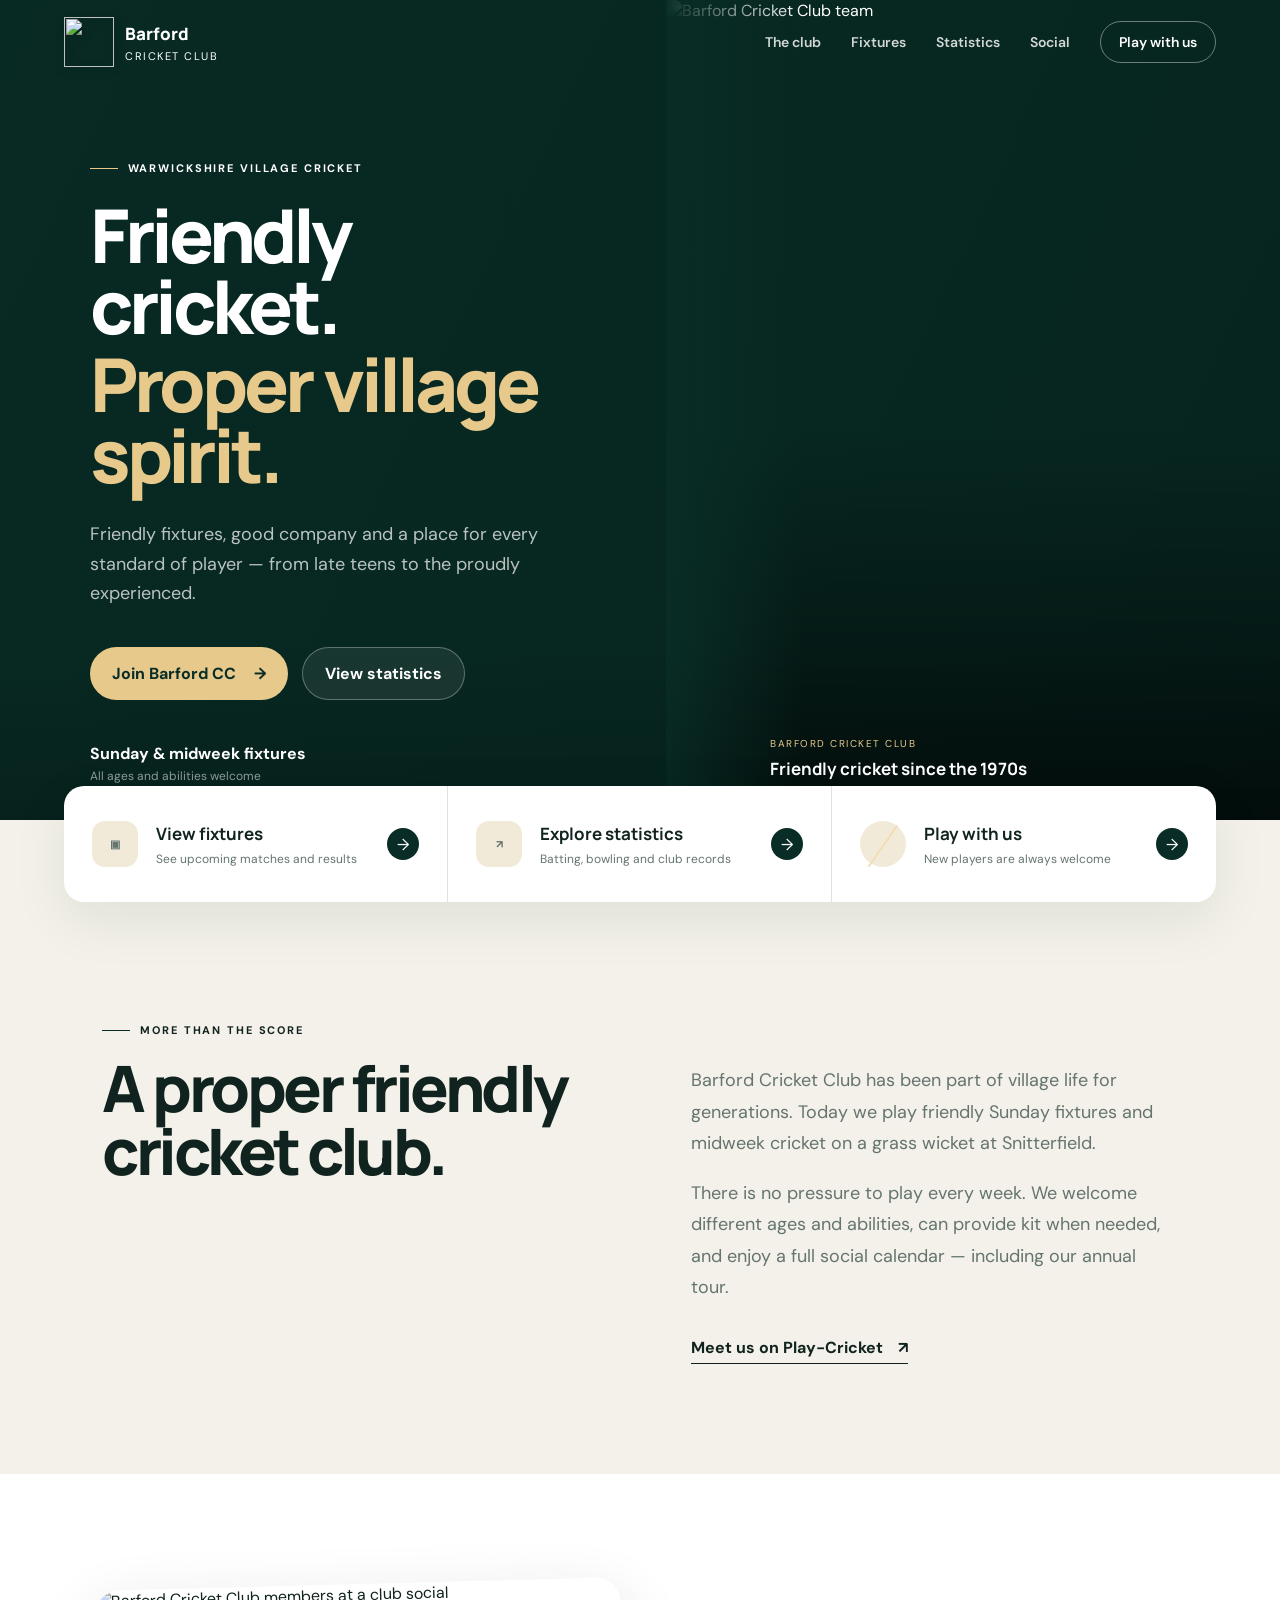
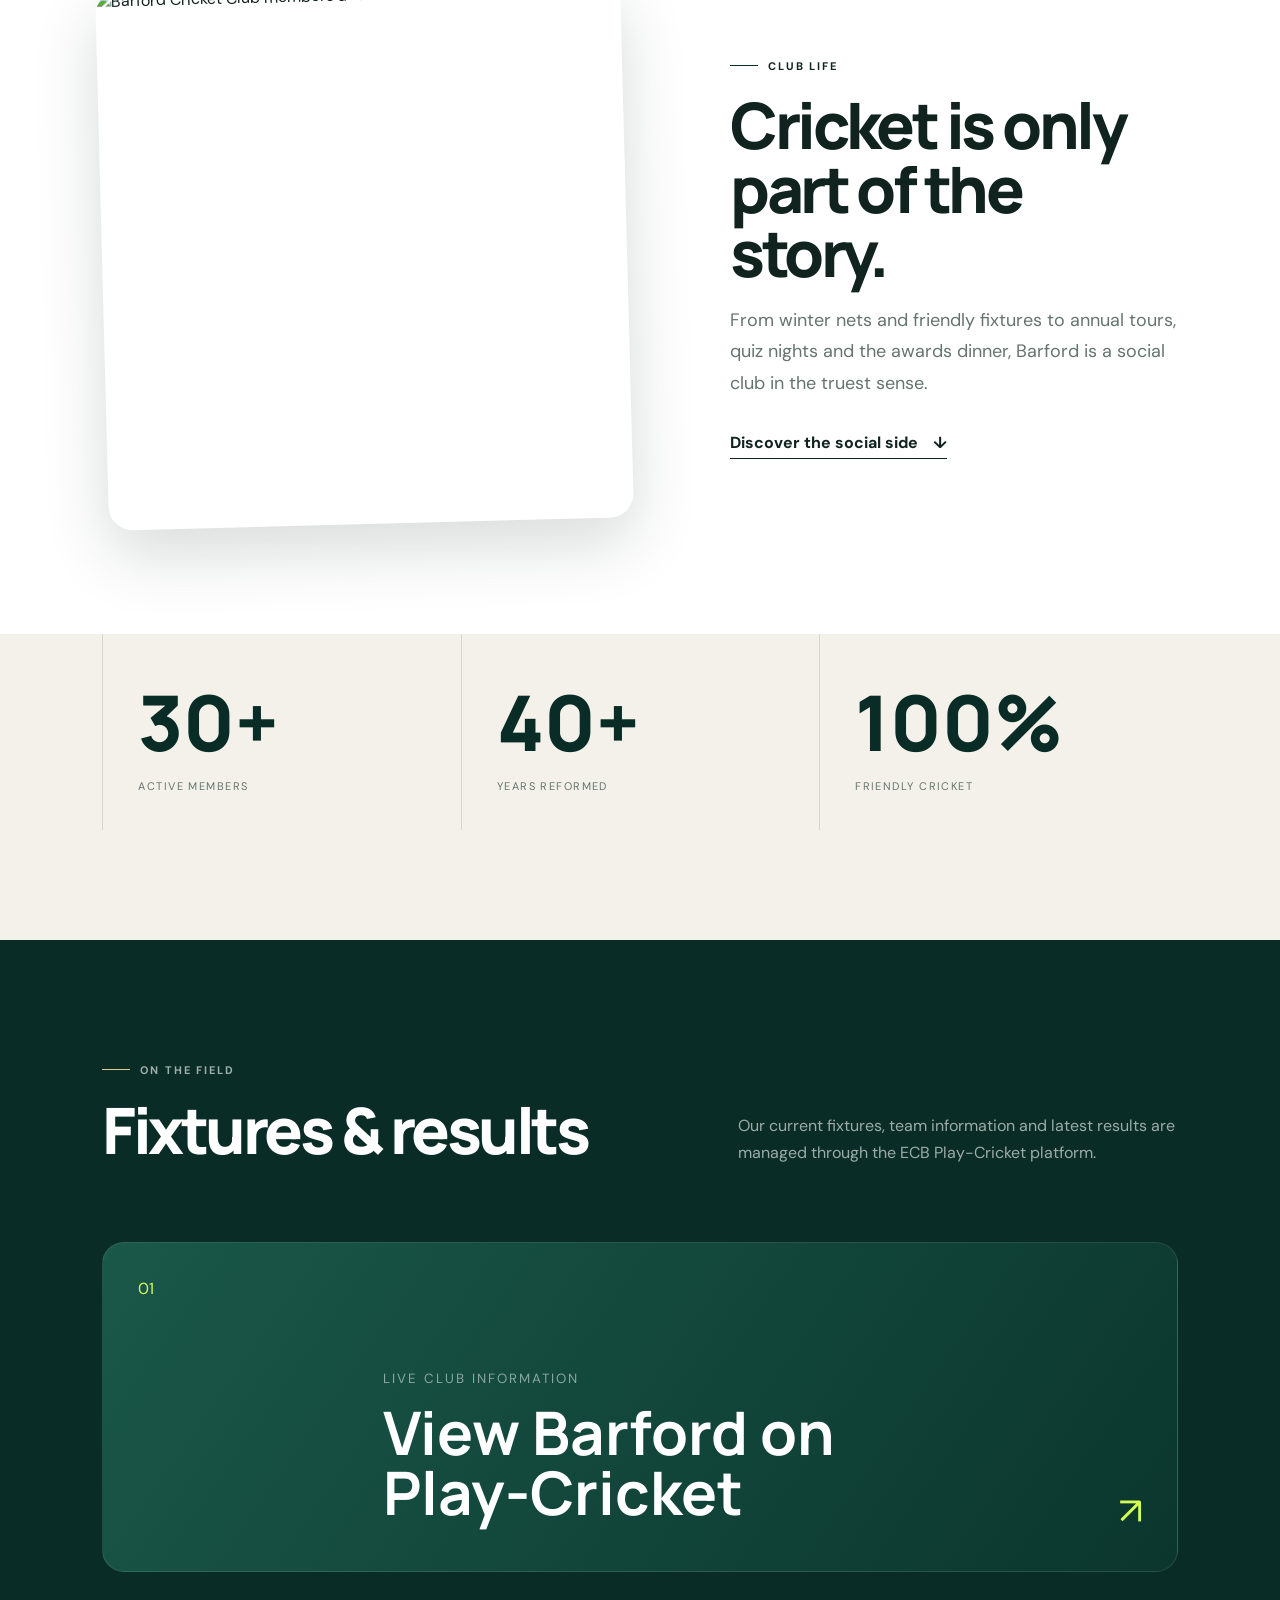
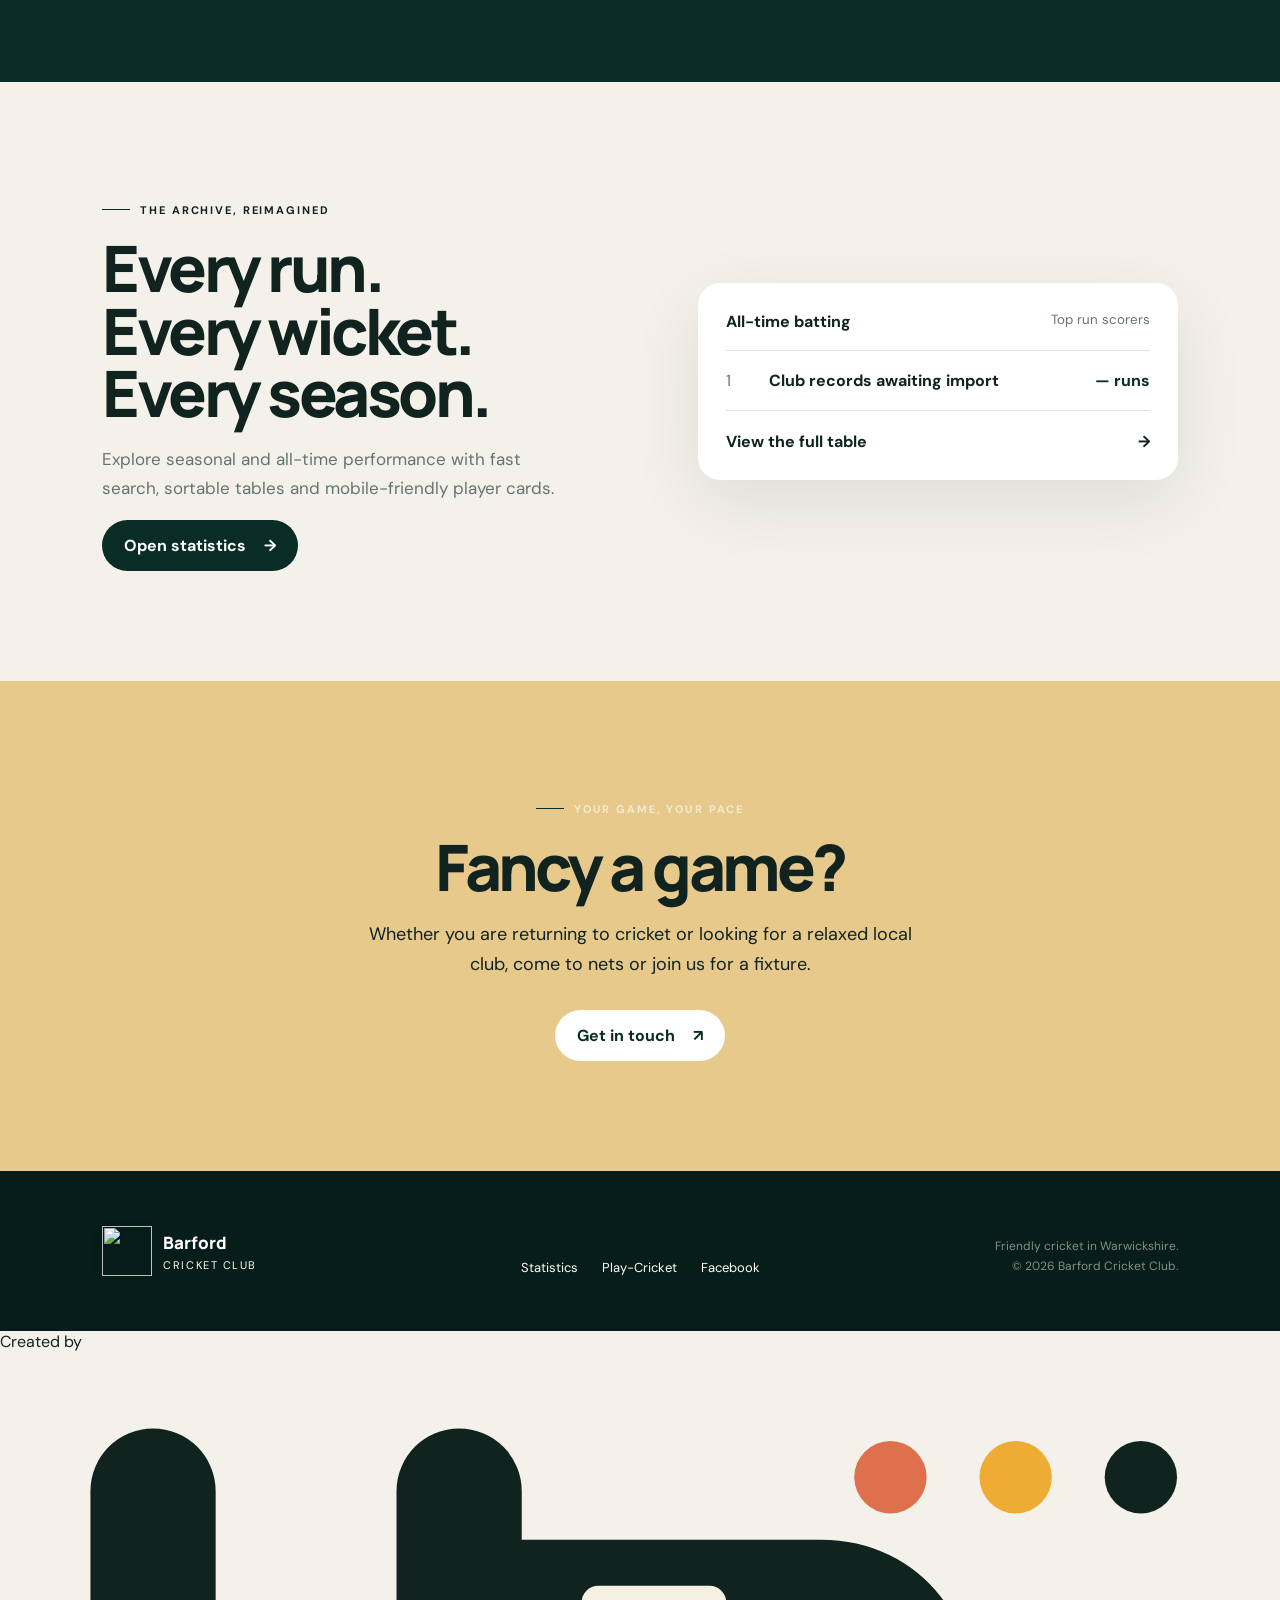
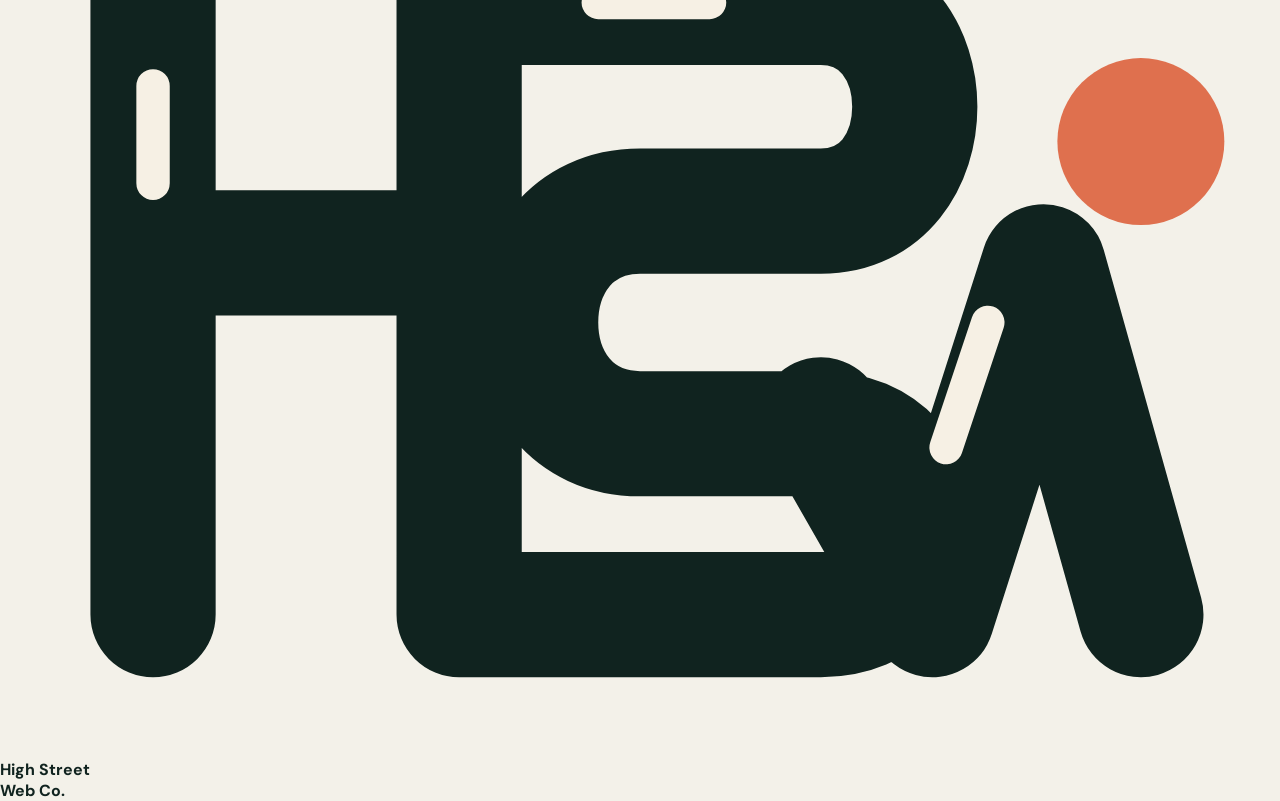
==== commit 548878a0: "Add High Street Web Co creator credit to index.html" ====
--- a/index.html
+++ b/index.html
@@ -77,6 +77,7 @@
   </main>
 
   <footer><a class="brand inverse" href="#top"><img class="club-hare" src="https://barfordcc.org.uk/wp-content/uploads/2025/11/hare_nobkg.png" alt=""><span><b>Barford</b><small>Cricket Club</small></span></a><div><a href="statistics.html">Statistics</a><a href="https://barford.play-cricket.com">Play-Cricket</a><a href="https://www.facebook.com/BarfordCC">Facebook</a></div><p>Friendly cricket in Warwickshire.<br>© <span id="year"></span> Barford Cricket Club.</p></footer>
+  <div class="site-credit"><a href="https://highstreetwebco.co.uk" target="_blank" rel="noopener" aria-label="Website created by High Street Web Co"><span>Created by</span><svg viewBox="0 0 92 72" aria-hidden="true"><path d="M11 10v52M11 36h22M33 10v52M33 18h26c9 0 9 15 0 15H46c-10 0-10 16 0 16h13c9 0 9 13 0 13H33M59 48l8 14 8-25 7 25" fill="none" stroke="currentColor" stroke-width="9" stroke-linecap="round" stroke-linejoin="round"/><path d="M11 24v7M43 18h8M68 50l3-9" fill="none" stroke="#f6f0e4" stroke-width="2.4" stroke-linecap="round"/><circle cx="82" cy="28" r="6" fill="#df704e"/><circle cx="64" cy="9" r="2.6" fill="#df704e"/><circle cx="73" cy="9" r="2.6" fill="#efac35"/><circle cx="82" cy="9" r="2.6" fill="currentColor"/></svg><strong>High Street<br>Web Co.</strong></a></div>
   <script src="assets/data.js"></script><script src="assets/app.js"></script>
 </body>
 </html>
--- a/assets/styles.css
+++ b/assets/styles.css
@@ -19,3 +19,8 @@
 
 @media(max-width:1050px) and (min-width:801px){.hero{padding-right:43%}.hero-art{right:-4%;width:43vw}.hero h1{font-size:65px}}
 @media(max-width:800px){.hero{min-height:760px;padding:120px 22px 245px;background:linear-gradient(155deg,#0c392f,#061f1a);display:block}.hero-copy{max-width:none}.hero h1{font-size:clamp(45px,13vw,60px);line-height:.96;margin:20px 0 24px}.hero-intro{font-size:16px;max-width:100%;line-height:1.55}.hero-actions{display:grid;grid-template-columns:1fr;width:100%;gap:10px;margin-top:26px}.hero-actions .button{width:100%}.hero-art{width:250px;right:-38px;top:auto;bottom:-42px;opacity:1}.hero-note{left:22px;right:auto;bottom:28px;text-align:left;max-width:135px}.quick-links{margin:0;display:grid;border-radius:0;box-shadow:none}.quick-links a{min-height:92px;padding:17px 20px;gap:14px}.quick-icon{width:43px;height:43px;flex-basis:43px}.quick-links i{margin-left:auto}.quick-copy small{font-size:11px}.brand b{font-size:15px}}
+
+/* Final photographic layout */
+.club-hare{width:50px;height:50px;object-fit:contain;filter:drop-shadow(0 3px 5px rgba(0,0,0,.18))}.site-header .brand{color:#fff}.hero{min-height:780px;padding:150px 54% 120px clamp(24px,7vw,110px);background:#092d26;display:flex;align-items:center}.hero:before{content:"";position:absolute;inset:0;background:linear-gradient(115deg,rgba(3,25,21,.15),rgba(3,25,21,.42));pointer-events:none}.hero-copy{width:100%;max-width:690px}.hero h1{font-size:clamp(54px,5.8vw,88px);line-height:.96;letter-spacing:-.055em}.hero h1 em{display:block;color:#e7c98c;font-style:normal;margin-top:6px}.hero-photo{position:absolute;margin:0;right:0;top:0;width:48%;height:100%;overflow:hidden}.hero-photo:after{content:"";position:absolute;inset:0;background:linear-gradient(90deg,#092d26 0,transparent 22%),linear-gradient(0deg,rgba(0,0,0,.58),transparent 48%)}.hero-photo img{width:100%;height:100%;object-fit:cover;object-position:center}.hero-photo figcaption{position:absolute;z-index:2;left:17%;right:8%;bottom:40px;color:white}.hero-photo figcaption span,.hero-photo figcaption b{display:block}.hero-photo figcaption span{text-transform:uppercase;letter-spacing:.15em;font-size:10px;color:#e7c98c}.hero-photo figcaption b{font:700 17px Manrope;margin-top:7px}.hero-note{left:clamp(24px,7vw,110px);right:auto;bottom:36px;text-align:left}.hero-actions .primary{background:#e7c98c;color:#092d26}.hero-actions .ghost{background:rgba(255,255,255,.07)}.eyebrow span{background:#e7c98c}.quick-links{margin:-34px clamp(18px,5vw,82px) 0}.quick-icon{background:#f2ead9}.club-life{background:#fff;display:grid;grid-template-columns:1.08fr .92fr;gap:8vw;align-items:center}.club-life figure{height:540px;margin:0;border-radius:24px;overflow:hidden;box-shadow:0 25px 65px rgba(11,40,33,.16);transform:rotate(-1.5deg)}.club-life img{width:100%;height:100%;object-fit:cover}.club-life h2{font:800 clamp(42px,5vw,70px)/1 Manrope;letter-spacing:-.055em;margin:20px 0}.club-life p:not(.eyebrow){font-size:18px;color:var(--muted);line-height:1.75;max-width:520px}.join{background:#e7c98c}.feature-card{background:linear-gradient(125deg,#1a5849,#0b362d)}
+@media(max-width:900px){.hero{padding-right:48%}.hero-photo{width:44%}.hero h1{font-size:59px}}
+@media(max-width:800px){.site-header{background:linear-gradient(rgba(3,24,20,.72),transparent)}.club-hare{width:43px;height:43px}.hero{min-height:auto;padding:105px 20px 0;display:block;background:#092d26}.hero-copy{padding-bottom:32px}.hero h1{font-size:clamp(43px,12vw,58px);margin:18px 0 20px}.hero-intro{font-size:16px}.hero-actions{margin-top:24px}.hero-photo{position:relative;right:auto;top:auto;width:calc(100% + 40px);height:350px;margin-left:-20px}.hero-photo:after{background:linear-gradient(180deg,#092d26 0,transparent 23%),linear-gradient(0deg,rgba(0,0,0,.65),transparent 45%)}.hero-photo figcaption{left:20px;bottom:22px}.hero-note{display:none}.quick-links{margin:0}.club-life{grid-template-columns:1fr;padding-top:65px}.club-life figure{height:330px;order:2}.club-life h2{font-size:43px}.club-life p:not(.eyebrow){font-size:16px}}
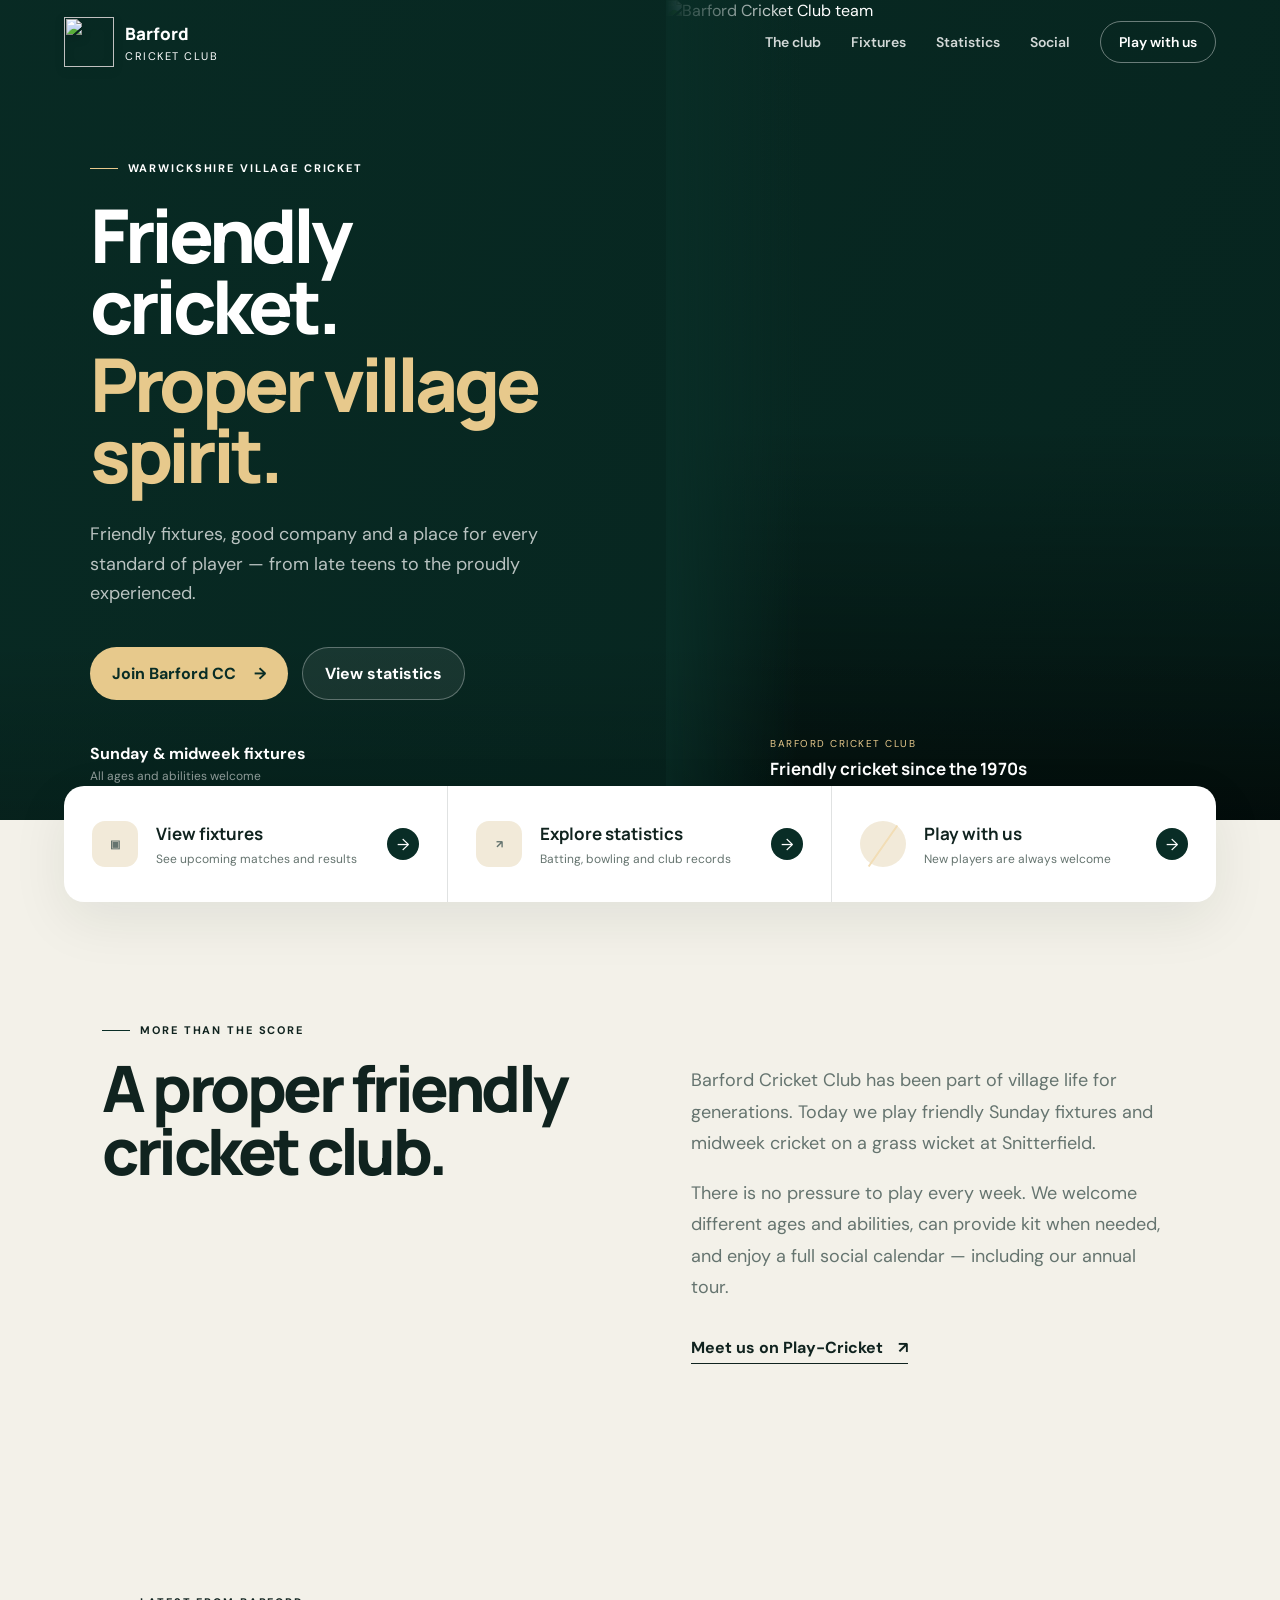
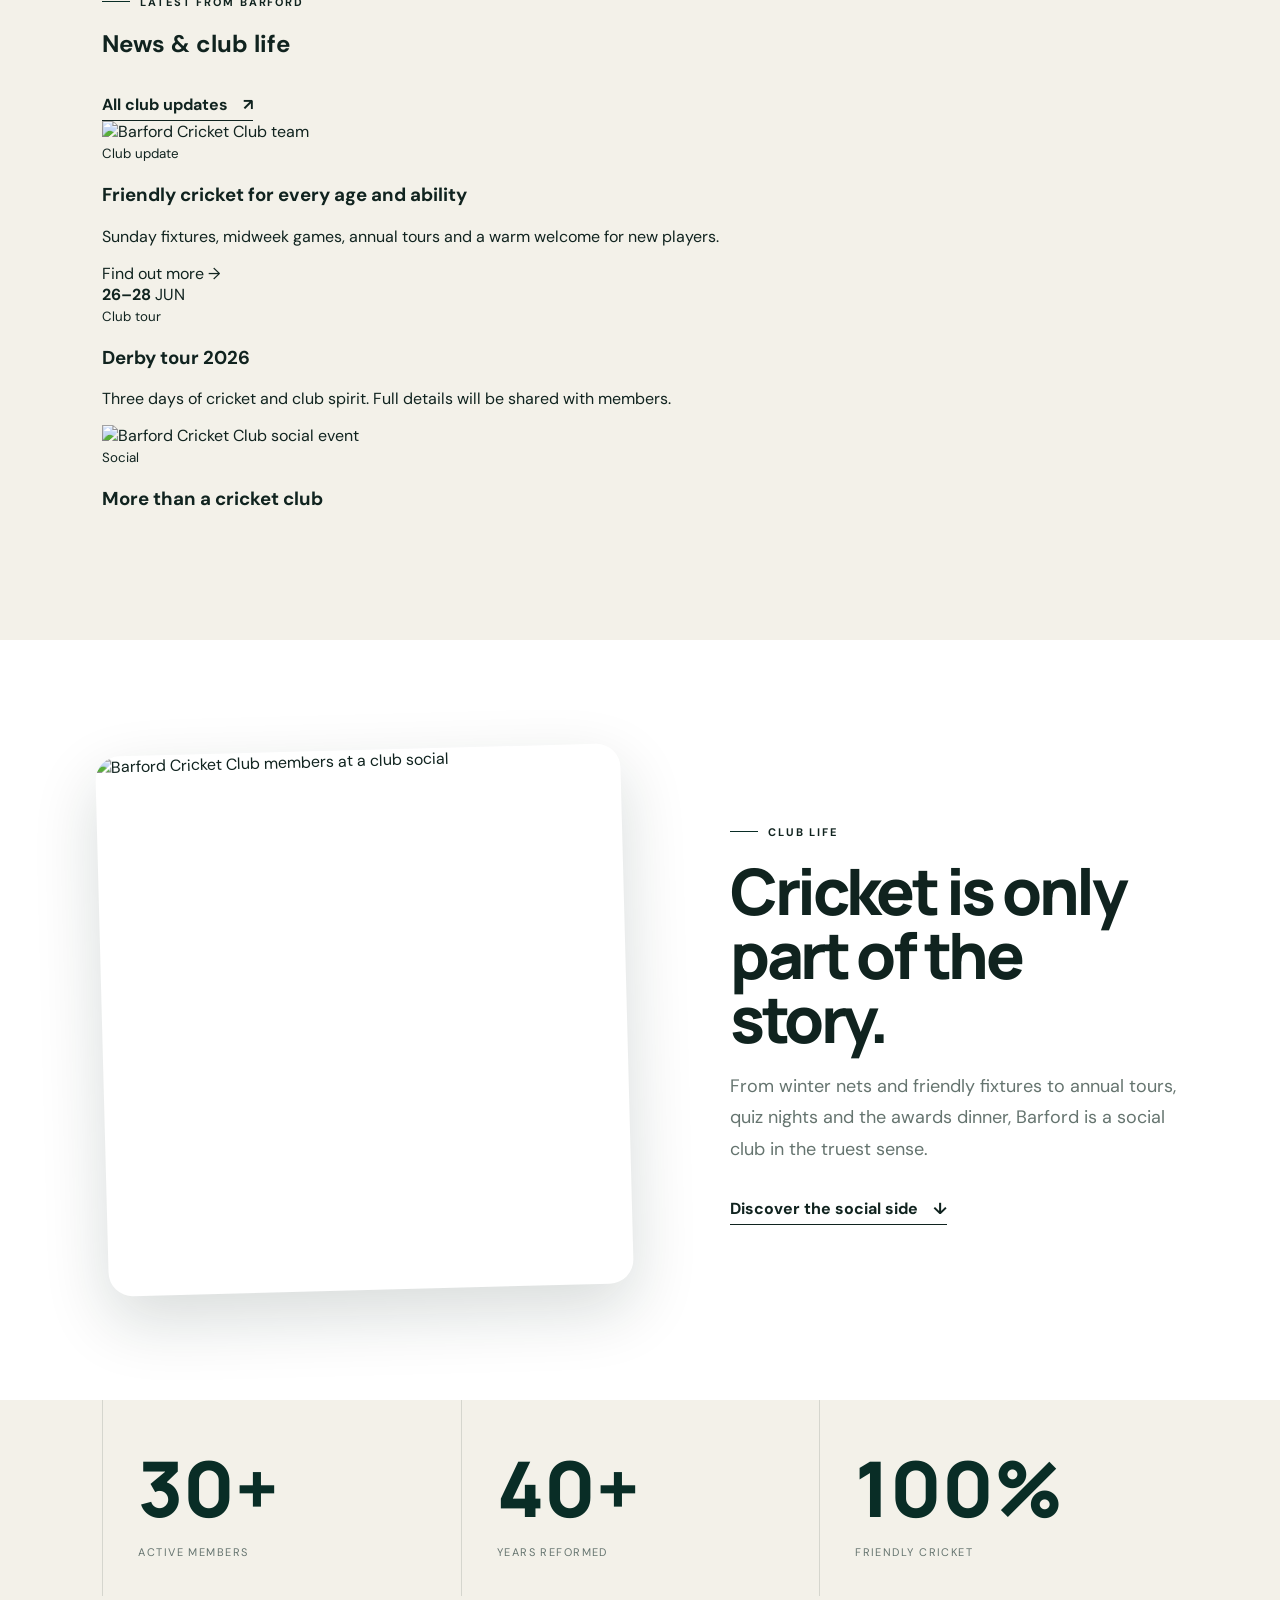
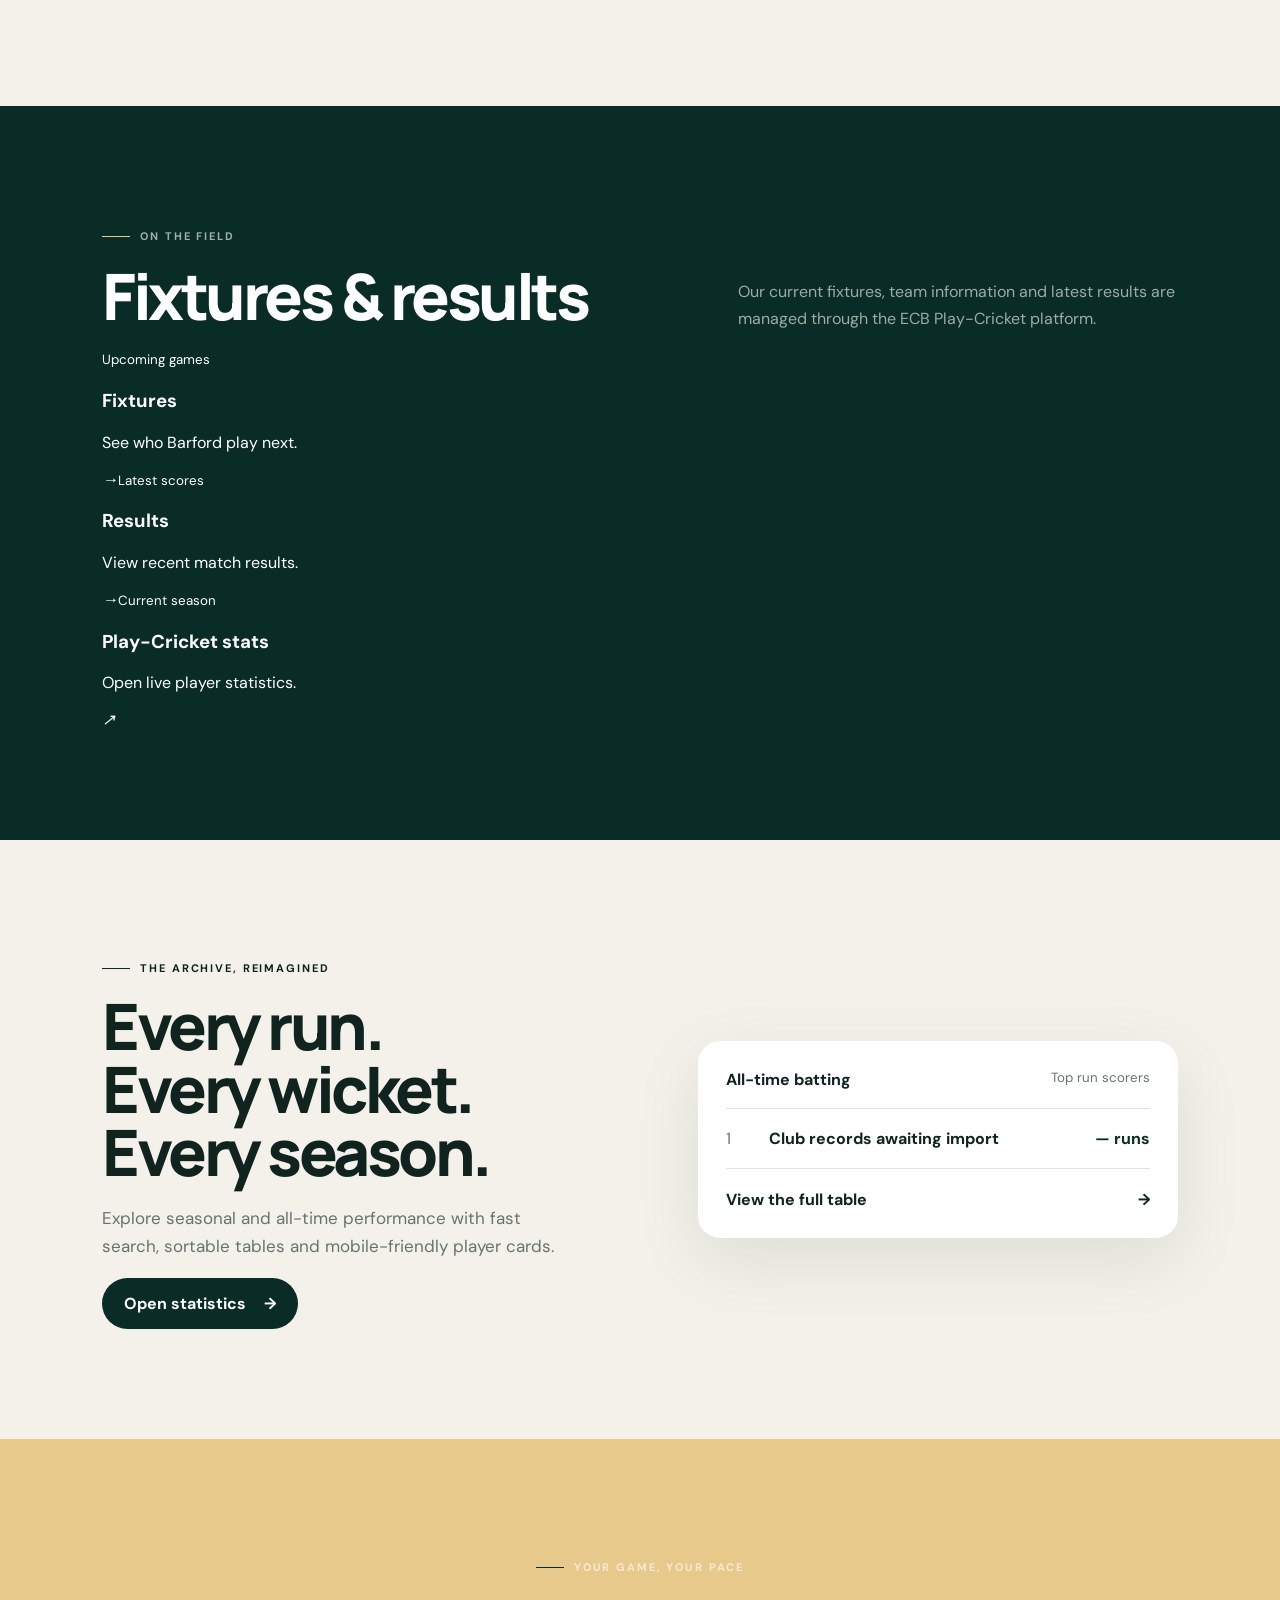
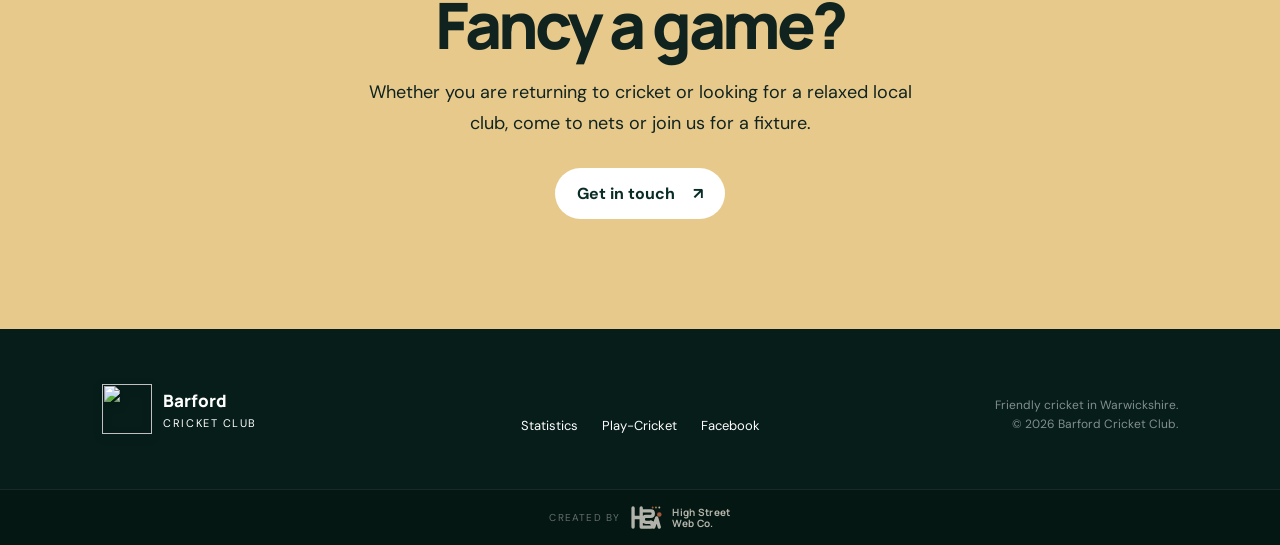
==== commit dcd49f72: "Build club news photos and admin workflow in index.html" ====
--- a/index.html
+++ b/index.html
@@ -50,6 +50,15 @@
       <div class="story-copy"><p>Barford Cricket Club has been part of village life for generations. Today we play friendly Sunday fixtures and midweek cricket on a grass wicket at Snitterfield.</p><p>There is no pressure to play every week. We welcome different ages and abilities, can provide kit when needed, and enjoy a full social calendar — including our annual tour.</p><a class="text-link" href="https://barford.play-cricket.com">Meet us on Play-Cricket <span>↗</span></a></div>
     </section>
 
+    <section class="latest section-pad" id="news">
+      <div class="section-heading-row"><div><p class="eyebrow dark"><span></span> Latest from Barford</p><h2>News & club life</h2></div><a href="https://barford.play-cricket.com" class="text-link">All club updates <span>↗</span></a></div>
+      <div class="news-grid" id="news-grid">
+        <article class="news-main"><img src="https://barfordcc.org.uk/wp-content/uploads/2014/01/teamphoto.jpg" alt="Barford Cricket Club team" loading="lazy"><div><small>Club update</small><h3>Friendly cricket for every age and ability</h3><p>Sunday fixtures, midweek games, annual tours and a warm welcome for new players.</p><a href="https://barford.play-cricket.com">Find out more →</a></div></article>
+        <article class="news-card"><span class="news-date"><b>26–28</b> JUN</span><div><small>Club tour</small><h3>Derby tour 2026</h3><p>Three days of cricket and club spirit. Full details will be shared with members.</p></div></article>
+        <article class="news-card photo-card"><img src="https://barfordcc.org.uk/wp-content/uploads/2013/01/IMG_5232.jpg" alt="Barford Cricket Club social event" loading="lazy"><div><small>Social</small><h3>More than a cricket club</h3></div></article>
+      </div>
+    </section>
+
     <section class="club-life section-pad">
       <figure><img src="https://barfordcc.org.uk/wp-content/uploads/2013/01/IMG_5232.jpg" alt="Barford Cricket Club members at a club social" loading="lazy"></figure>
       <div><p class="eyebrow dark"><span></span> Club life</p><h2>Cricket is only<br>part of the story.</h2><p>From winter nets and friendly fixtures to annual tours, quiz nights and the awards dinner, Barford is a social club in the truest sense.</p><a class="text-link" href="#social">Discover the social side <span>↓</span></a></div>
@@ -61,7 +70,7 @@
 
     <section id="fixtures" class="feature-section section-pad">
       <div class="feature-head"><div><p class="eyebrow light"><span></span> On the field</p><h2>Fixtures & results</h2></div><p>Our current fixtures, team information and latest results are managed through the ECB Play-Cricket platform.</p></div>
-      <a class="feature-card" href="https://barford.play-cricket.com"><span class="feature-number">01</span><div><small>Live club information</small><h3>View Barford on<br>Play-Cricket</h3></div><i>↗</i></a>
+      <div class="play-grid"><a class="play-card" href="https://barford.play-cricket.com"><small>Upcoming games</small><h3>Fixtures</h3><p>See who Barford play next.</p><i>→</i></a><a class="play-card" href="https://barford.play-cricket.com"><small>Latest scores</small><h3>Results</h3><p>View recent match results.</p><i>→</i></a><a class="play-card" href="https://barford.play-cricket.com"><small>Current season</small><h3>Play-Cricket stats</h3><p>Open live player statistics.</p><i>↗</i></a></div>
     </section>
 
     <section class="stats-preview section-pad">
@@ -78,6 +87,6 @@
 
   <footer><a class="brand inverse" href="#top"><img class="club-hare" src="https://barfordcc.org.uk/wp-content/uploads/2025/11/hare_nobkg.png" alt=""><span><b>Barford</b><small>Cricket Club</small></span></a><div><a href="statistics.html">Statistics</a><a href="https://barford.play-cricket.com">Play-Cricket</a><a href="https://www.facebook.com/BarfordCC">Facebook</a></div><p>Friendly cricket in Warwickshire.<br>© <span id="year"></span> Barford Cricket Club.</p></footer>
   <div class="site-credit"><a href="https://highstreetwebco.co.uk" target="_blank" rel="noopener" aria-label="Website created by High Street Web Co"><span>Created by</span><svg viewBox="0 0 92 72" aria-hidden="true"><path d="M11 10v52M11 36h22M33 10v52M33 18h26c9 0 9 15 0 15H46c-10 0-10 16 0 16h13c9 0 9 13 0 13H33M59 48l8 14 8-25 7 25" fill="none" stroke="currentColor" stroke-width="9" stroke-linecap="round" stroke-linejoin="round"/><path d="M11 24v7M43 18h8M68 50l3-9" fill="none" stroke="#f6f0e4" stroke-width="2.4" stroke-linecap="round"/><circle cx="82" cy="28" r="6" fill="#df704e"/><circle cx="64" cy="9" r="2.6" fill="#df704e"/><circle cx="73" cy="9" r="2.6" fill="#efac35"/><circle cx="82" cy="9" r="2.6" fill="currentColor"/></svg><strong>High Street<br>Web Co.</strong></a></div>
-  <script src="assets/data.js"></script><script src="assets/app.js"></script>
+  <script src="https://cdn.jsdelivr.net/npm/@supabase/supabase-js@2"></script><script src="assets/config.js"></script><script src="assets/data.js"></script><script src="assets/app.js"></script>
 </body>
 </html>
--- a/assets/styles.css
+++ b/assets/styles.css
@@ -24,3 +24,5 @@
 .club-hare{width:50px;height:50px;object-fit:contain;filter:drop-shadow(0 3px 5px rgba(0,0,0,.18))}.site-header .brand{color:#fff}.hero{min-height:780px;padding:150px 54% 120px clamp(24px,7vw,110px);background:#092d26;display:flex;align-items:center}.hero:before{content:"";position:absolute;inset:0;background:linear-gradient(115deg,rgba(3,25,21,.15),rgba(3,25,21,.42));pointer-events:none}.hero-copy{width:100%;max-width:690px}.hero h1{font-size:clamp(54px,5.8vw,88px);line-height:.96;letter-spacing:-.055em}.hero h1 em{display:block;color:#e7c98c;font-style:normal;margin-top:6px}.hero-photo{position:absolute;margin:0;right:0;top:0;width:48%;height:100%;overflow:hidden}.hero-photo:after{content:"";position:absolute;inset:0;background:linear-gradient(90deg,#092d26 0,transparent 22%),linear-gradient(0deg,rgba(0,0,0,.58),transparent 48%)}.hero-photo img{width:100%;height:100%;object-fit:cover;object-position:center}.hero-photo figcaption{position:absolute;z-index:2;left:17%;right:8%;bottom:40px;color:white}.hero-photo figcaption span,.hero-photo figcaption b{display:block}.hero-photo figcaption span{text-transform:uppercase;letter-spacing:.15em;font-size:10px;color:#e7c98c}.hero-photo figcaption b{font:700 17px Manrope;margin-top:7px}.hero-note{left:clamp(24px,7vw,110px);right:auto;bottom:36px;text-align:left}.hero-actions .primary{background:#e7c98c;color:#092d26}.hero-actions .ghost{background:rgba(255,255,255,.07)}.eyebrow span{background:#e7c98c}.quick-links{margin:-34px clamp(18px,5vw,82px) 0}.quick-icon{background:#f2ead9}.club-life{background:#fff;display:grid;grid-template-columns:1.08fr .92fr;gap:8vw;align-items:center}.club-life figure{height:540px;margin:0;border-radius:24px;overflow:hidden;box-shadow:0 25px 65px rgba(11,40,33,.16);transform:rotate(-1.5deg)}.club-life img{width:100%;height:100%;object-fit:cover}.club-life h2{font:800 clamp(42px,5vw,70px)/1 Manrope;letter-spacing:-.055em;margin:20px 0}.club-life p:not(.eyebrow){font-size:18px;color:var(--muted);line-height:1.75;max-width:520px}.join{background:#e7c98c}.feature-card{background:linear-gradient(125deg,#1a5849,#0b362d)}
 @media(max-width:900px){.hero{padding-right:48%}.hero-photo{width:44%}.hero h1{font-size:59px}}
 @media(max-width:800px){.site-header{background:linear-gradient(rgba(3,24,20,.72),transparent)}.club-hare{width:43px;height:43px}.hero{min-height:auto;padding:105px 20px 0;display:block;background:#092d26}.hero-copy{padding-bottom:32px}.hero h1{font-size:clamp(43px,12vw,58px);margin:18px 0 20px}.hero-intro{font-size:16px}.hero-actions{margin-top:24px}.hero-photo{position:relative;right:auto;top:auto;width:calc(100% + 40px);height:350px;margin-left:-20px}.hero-photo:after{background:linear-gradient(180deg,#092d26 0,transparent 23%),linear-gradient(0deg,rgba(0,0,0,.65),transparent 45%)}.hero-photo figcaption{left:20px;bottom:22px}.hero-note{display:none}.quick-links{margin:0}.club-life{grid-template-columns:1fr;padding-top:65px}.club-life figure{height:330px;order:2}.club-life h2{font-size:43px}.club-life p:not(.eyebrow){font-size:16px}}
+
+.site-credit{background:#041713;border-top:1px solid rgba(255,255,255,.08);padding:14px 20px;display:flex;justify-content:center}.site-credit a{display:flex;align-items:center;gap:9px;color:#f6f0e4;opacity:.72;transition:opacity .2s}.site-credit a:hover{opacity:1}.site-credit span{font-size:10px;text-transform:uppercase;letter-spacing:.12em;color:rgba(255,255,255,.52)}.site-credit svg{width:34px;height:27px;color:#f6f0e4}.site-credit strong{font:700 10px/1.05 Manrope;letter-spacing:.03em}
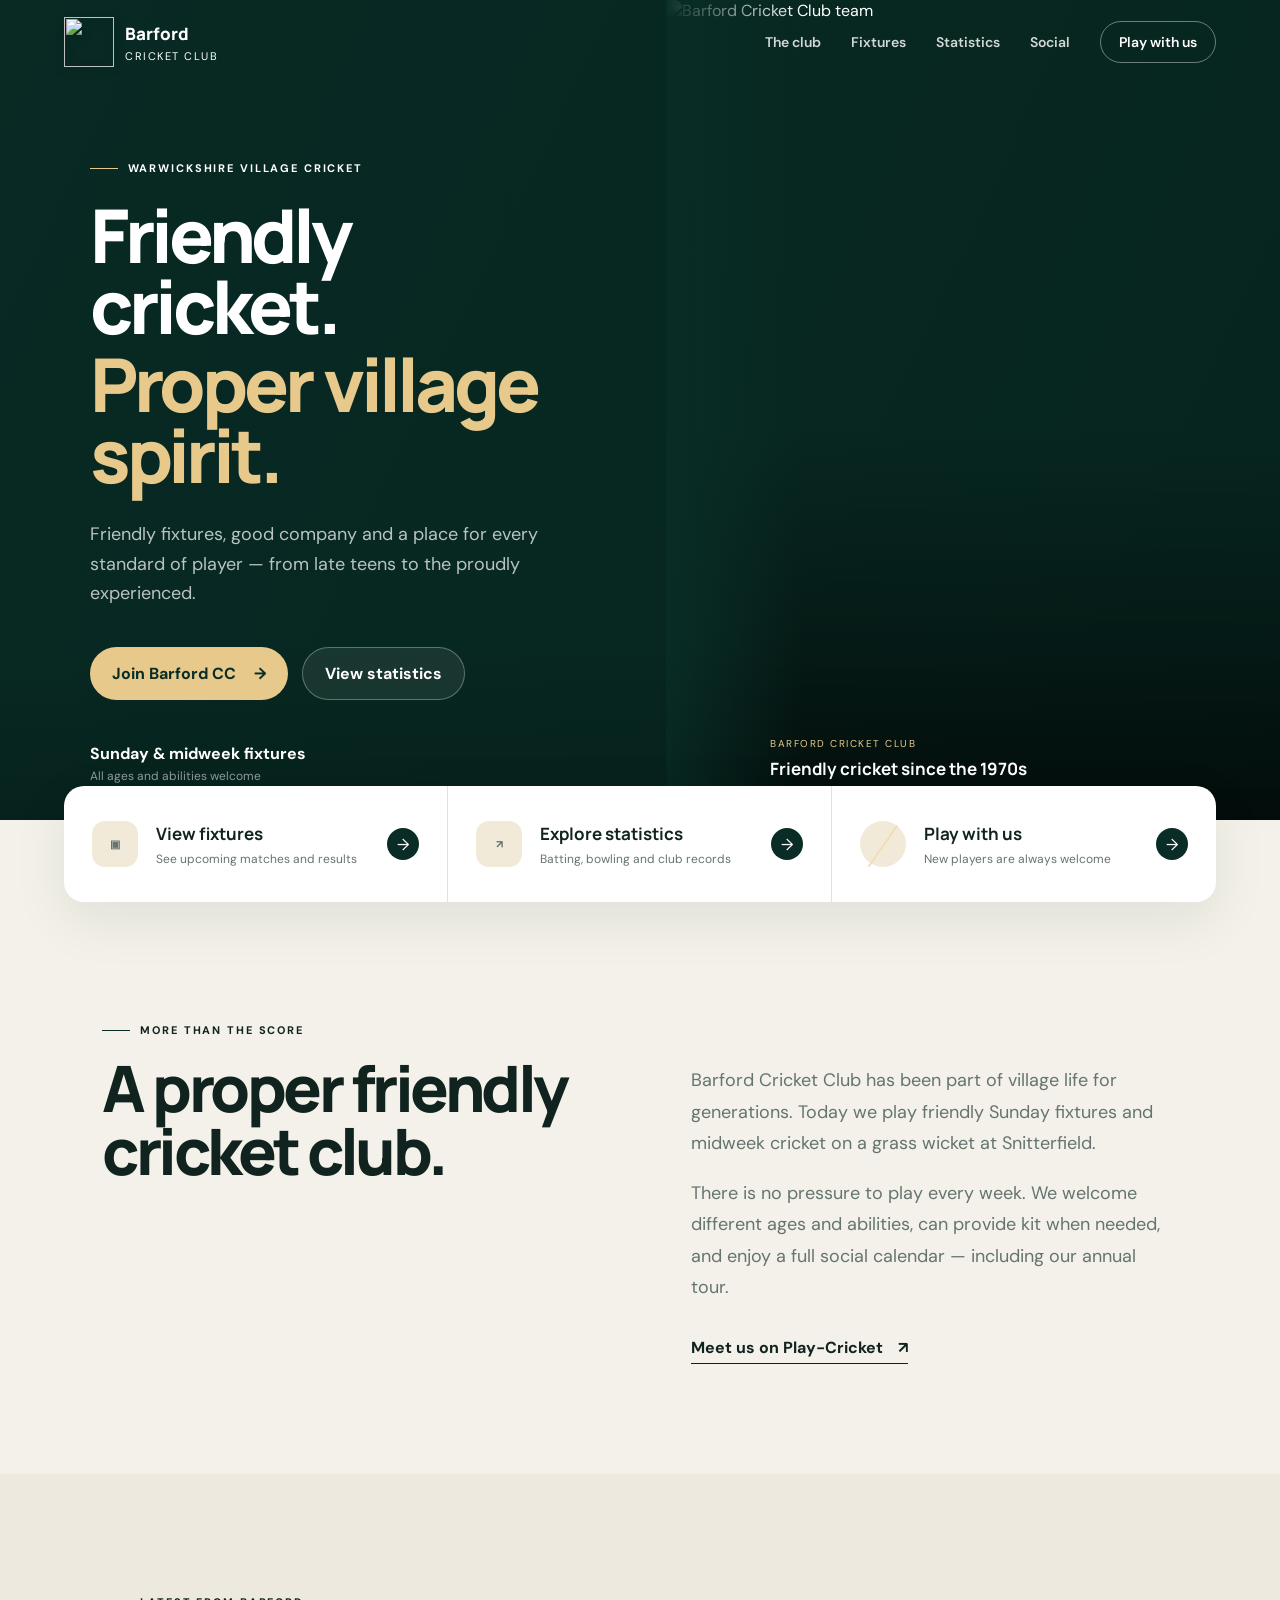
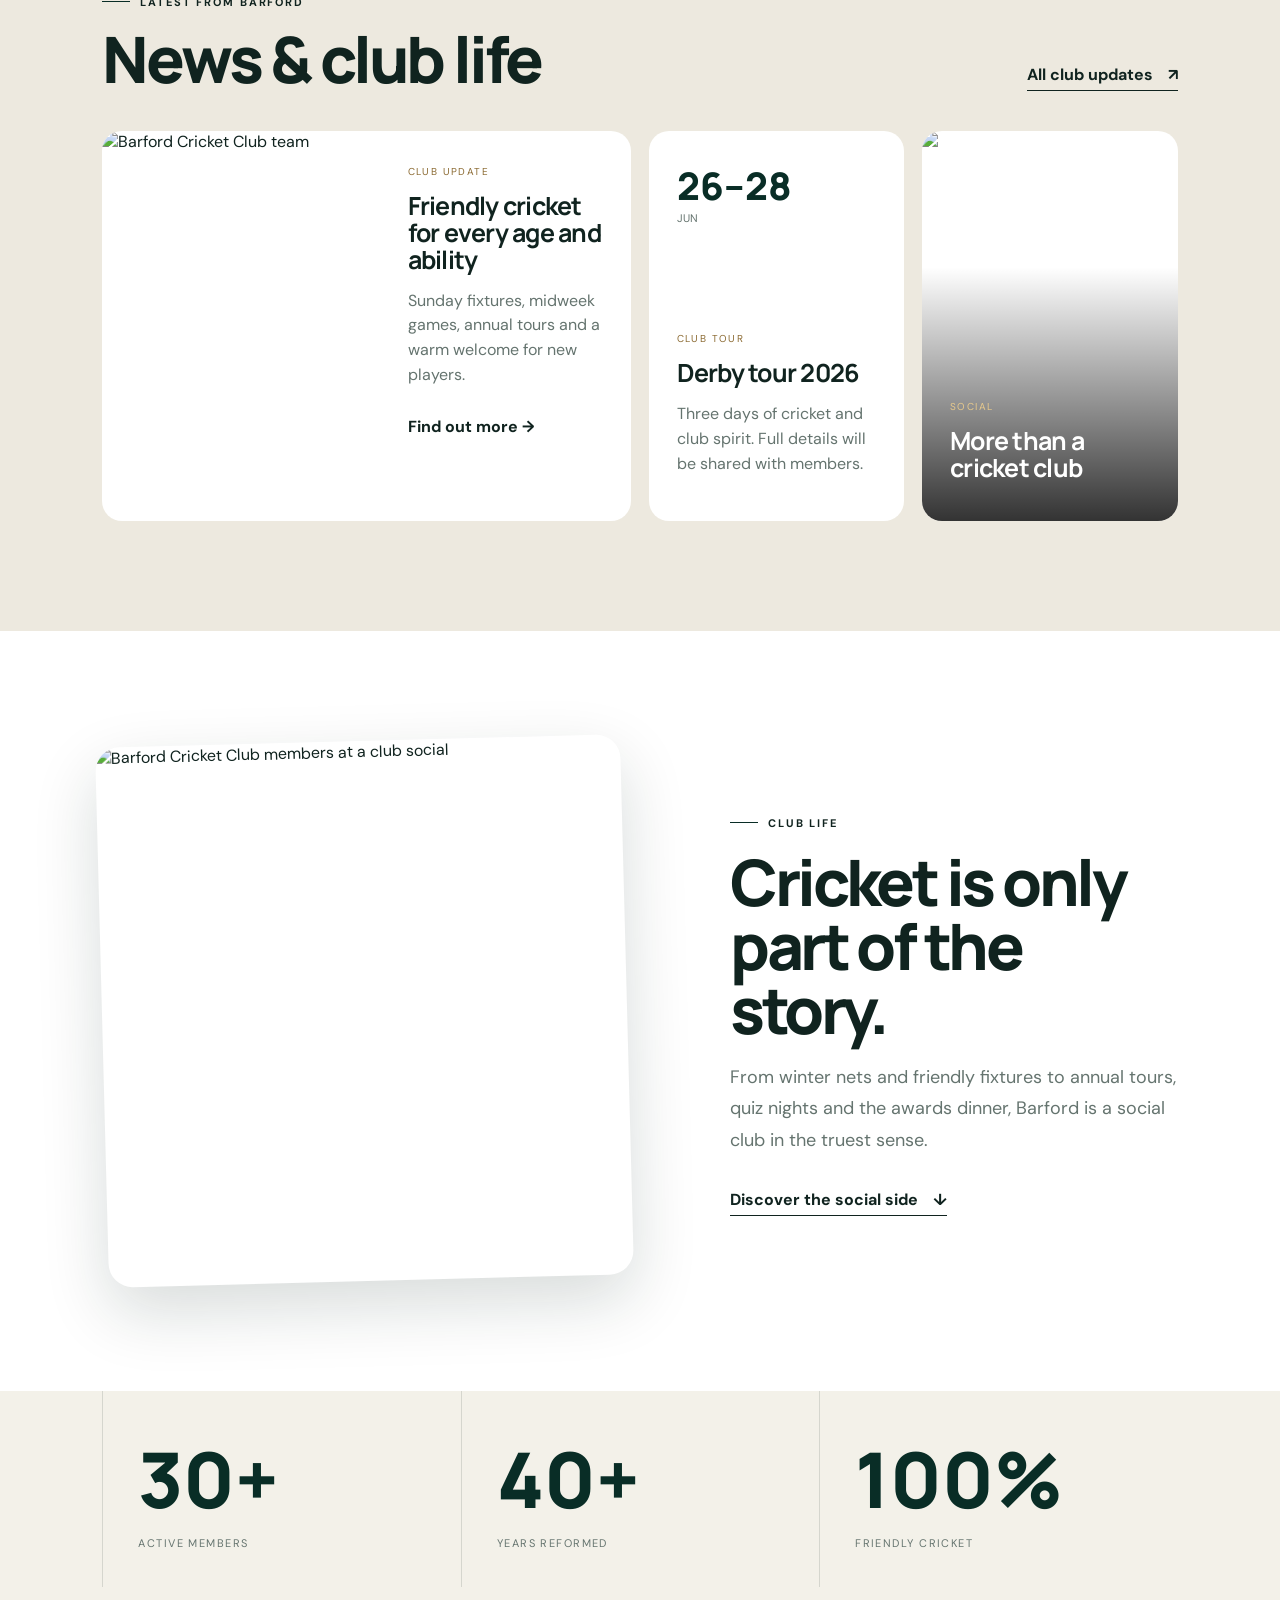
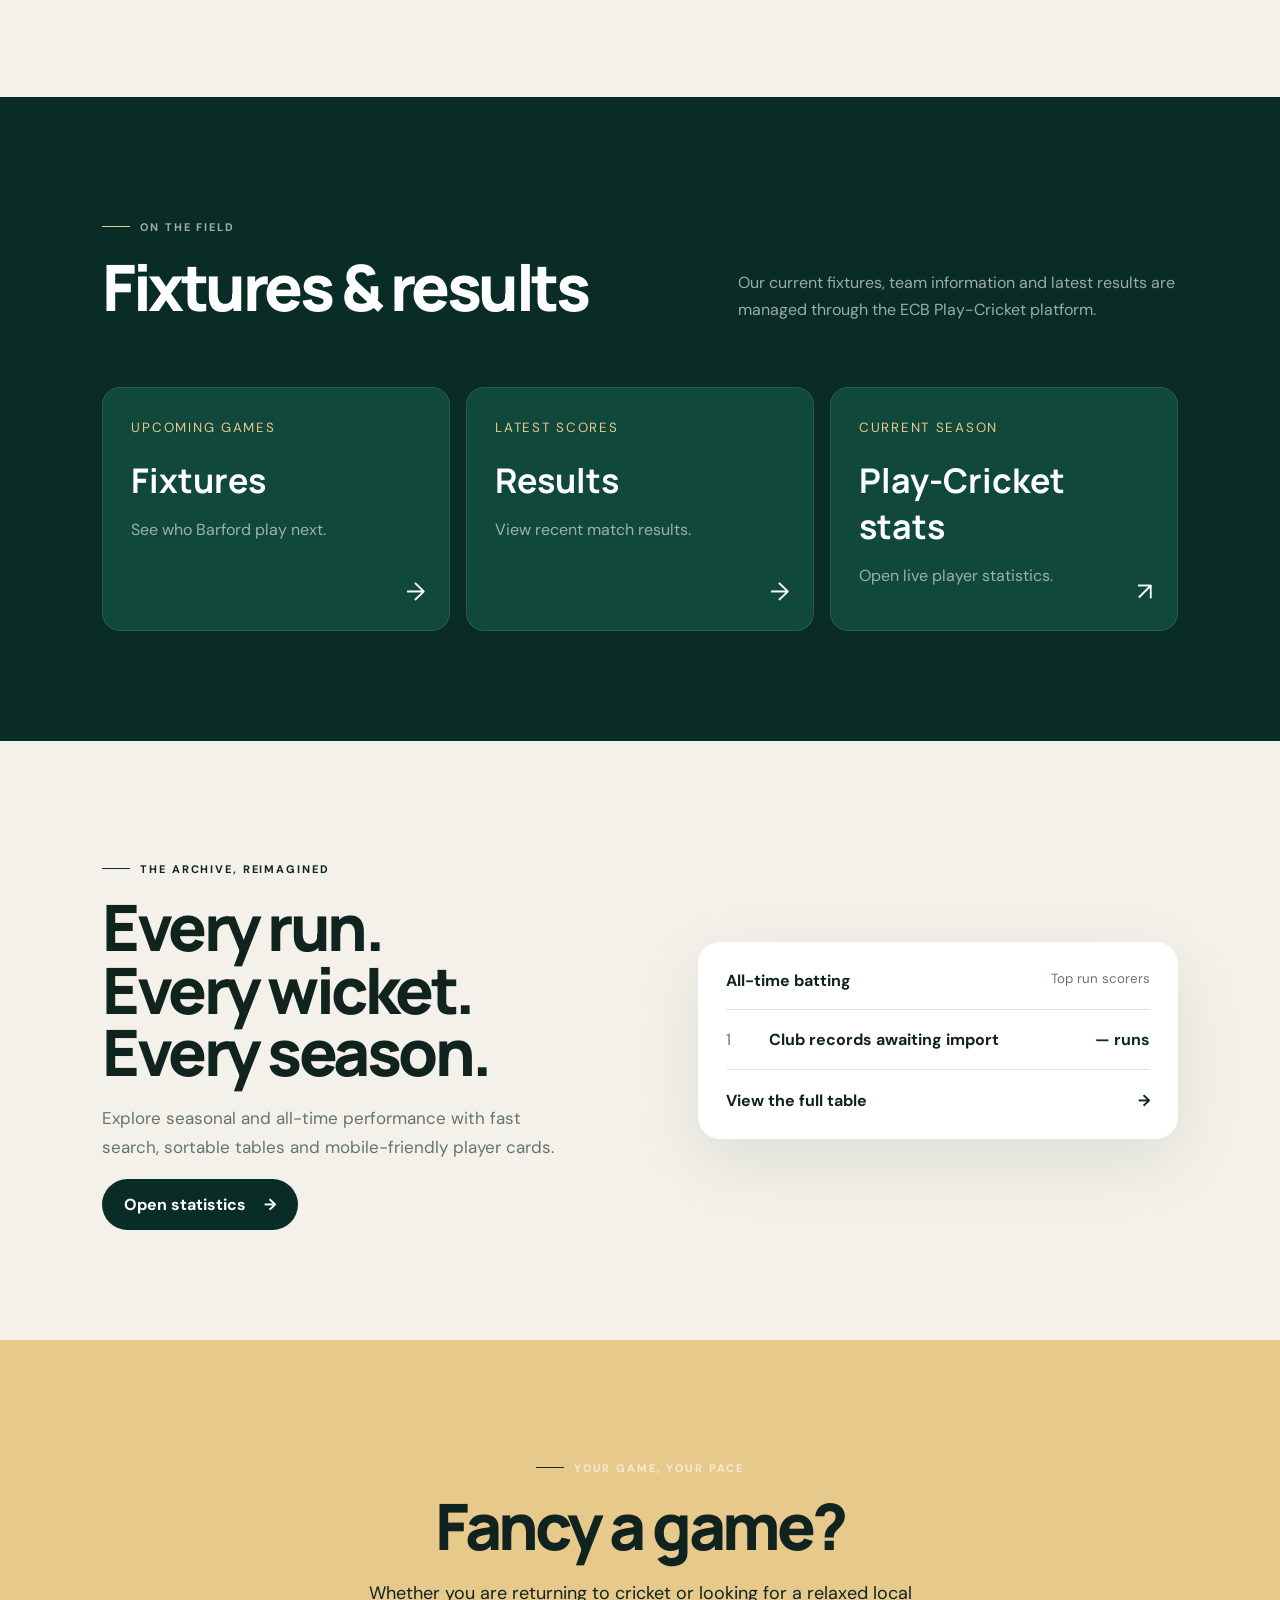
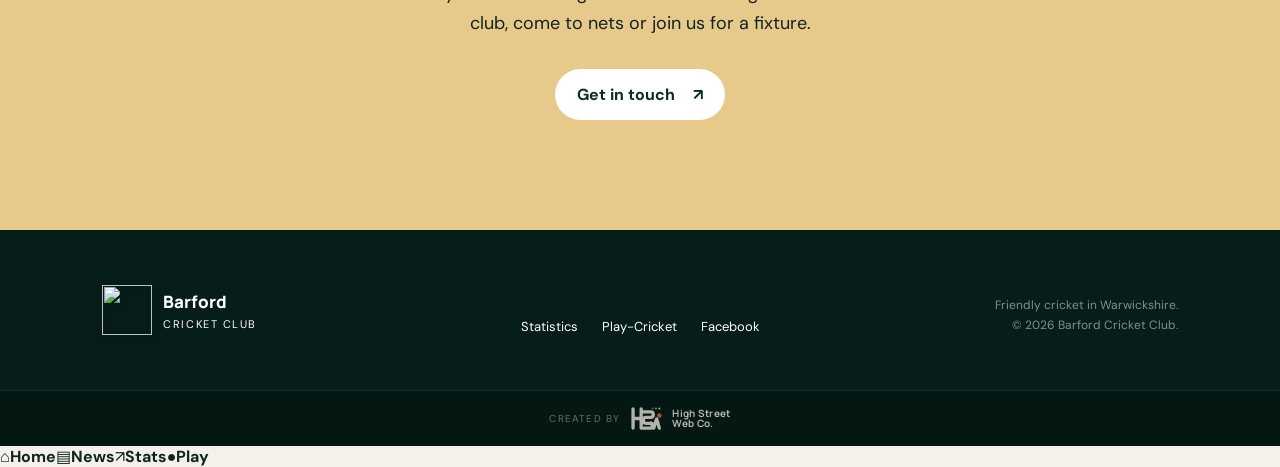
==== commit bf09fd74: "Make mobile experience app-like in index.html" ====
--- a/index.html
+++ b/index.html
@@ -4,6 +4,7 @@
   <meta charset="utf-8">
   <meta name="viewport" content="width=device-width,initial-scale=1,viewport-fit=cover">
   <meta name="theme-color" content="#092d26">
+  <meta name="apple-mobile-web-app-capable" content="yes"><meta name="apple-mobile-web-app-status-bar-style" content="black-translucent"><meta name="apple-mobile-web-app-title" content="Barford CC"><link rel="manifest" href="manifest.webmanifest">
   <meta name="description" content="Barford Cricket Club — friendly Sunday and midweek cricket in Warwickshire.">
   <title>Barford Cricket Club | Friendly cricket in Warwickshire</title>
   <link rel="preconnect" href="https://fonts.googleapis.com">
@@ -87,6 +88,7 @@
 
   <footer><a class="brand inverse" href="#top"><img class="club-hare" src="https://barfordcc.org.uk/wp-content/uploads/2025/11/hare_nobkg.png" alt=""><span><b>Barford</b><small>Cricket Club</small></span></a><div><a href="statistics.html">Statistics</a><a href="https://barford.play-cricket.com">Play-Cricket</a><a href="https://www.facebook.com/BarfordCC">Facebook</a></div><p>Friendly cricket in Warwickshire.<br>© <span id="year"></span> Barford Cricket Club.</p></footer>
   <div class="site-credit"><a href="https://highstreetwebco.co.uk" target="_blank" rel="noopener" aria-label="Website created by High Street Web Co"><span>Created by</span><svg viewBox="0 0 92 72" aria-hidden="true"><path d="M11 10v52M11 36h22M33 10v52M33 18h26c9 0 9 15 0 15H46c-10 0-10 16 0 16h13c9 0 9 13 0 13H33M59 48l8 14 8-25 7 25" fill="none" stroke="currentColor" stroke-width="9" stroke-linecap="round" stroke-linejoin="round"/><path d="M11 24v7M43 18h8M68 50l3-9" fill="none" stroke="#f6f0e4" stroke-width="2.4" stroke-linecap="round"/><circle cx="82" cy="28" r="6" fill="#df704e"/><circle cx="64" cy="9" r="2.6" fill="#df704e"/><circle cx="73" cy="9" r="2.6" fill="#efac35"/><circle cx="82" cy="9" r="2.6" fill="currentColor"/></svg><strong>High Street<br>Web Co.</strong></a></div>
+  <nav class="app-nav" aria-label="App navigation"><a class="active" href="#top"><span>⌂</span><b>Home</b></a><a href="#news"><span>▤</span><b>News</b></a><a href="statistics.html"><span>↗</span><b>Stats</b></a><a href="https://barford.play-cricket.com"><span>●</span><b>Play</b></a></nav>
   <script src="https://cdn.jsdelivr.net/npm/@supabase/supabase-js@2"></script><script src="assets/config.js"></script><script src="assets/data.js"></script><script src="assets/app.js"></script>
 </body>
 </html>
--- a/assets/styles.css
+++ b/assets/styles.css
@@ -26,3 +26,5 @@
 @media(max-width:800px){.site-header{background:linear-gradient(rgba(3,24,20,.72),transparent)}.club-hare{width:43px;height:43px}.hero{min-height:auto;padding:105px 20px 0;display:block;background:#092d26}.hero-copy{padding-bottom:32px}.hero h1{font-size:clamp(43px,12vw,58px);margin:18px 0 20px}.hero-intro{font-size:16px}.hero-actions{margin-top:24px}.hero-photo{position:relative;right:auto;top:auto;width:calc(100% + 40px);height:350px;margin-left:-20px}.hero-photo:after{background:linear-gradient(180deg,#092d26 0,transparent 23%),linear-gradient(0deg,rgba(0,0,0,.65),transparent 45%)}.hero-photo figcaption{left:20px;bottom:22px}.hero-note{display:none}.quick-links{margin:0}.club-life{grid-template-columns:1fr;padding-top:65px}.club-life figure{height:330px;order:2}.club-life h2{font-size:43px}.club-life p:not(.eyebrow){font-size:16px}}
 
 .site-credit{background:#041713;border-top:1px solid rgba(255,255,255,.08);padding:14px 20px;display:flex;justify-content:center}.site-credit a{display:flex;align-items:center;gap:9px;color:#f6f0e4;opacity:.72;transition:opacity .2s}.site-credit a:hover{opacity:1}.site-credit span{font-size:10px;text-transform:uppercase;letter-spacing:.12em;color:rgba(255,255,255,.52)}.site-credit svg{width:34px;height:27px;color:#f6f0e4}.site-credit strong{font:700 10px/1.05 Manrope;letter-spacing:.03em}
+.section-heading-row{display:flex;justify-content:space-between;align-items:end;margin-bottom:40px}.section-heading-row h2{font:800 clamp(42px,5vw,68px)/1 Manrope;letter-spacing:-.05em;margin:18px 0 0}.latest{background:#ede9df}.news-grid{display:grid;grid-template-columns:1.55fr .75fr .75fr;gap:18px}.news-main,.news-card{background:white;border-radius:20px;overflow:hidden;min-height:390px}.news-main{display:grid;grid-template-columns:1.05fr .95fr}.news-main img,.photo-card img{width:100%;height:100%;object-fit:cover}.news-main>div,.news-card>div{padding:28px}.news-grid small{font-size:10px;text-transform:uppercase;letter-spacing:.14em;color:#8b6a32}.news-grid h3{font:700 25px/1.08 Manrope;letter-spacing:-.03em;margin:12px 0}.news-grid p{color:var(--muted);line-height:1.55}.news-grid a{font-weight:700;display:inline-block;margin-top:12px}.news-card{display:flex;flex-direction:column;justify-content:space-between}.news-date{padding:28px;font-size:11px;color:var(--muted)}.news-date b{display:block;font:800 38px Manrope;color:var(--green)}.photo-card{position:relative;color:white}.photo-card:after{content:"";position:absolute;inset:35% 0 0;background:linear-gradient(transparent,rgba(0,0,0,.8))}.photo-card>div{position:absolute;z-index:2;bottom:0}.photo-card small{color:#e7c98c}.play-grid{display:grid;grid-template-columns:repeat(3,1fr);gap:16px;margin-top:48px}.play-card{position:relative;background:#10483c;border:1px solid rgba(255,255,255,.1);border-radius:18px;padding:28px;min-height:220px}.play-card small{text-transform:uppercase;letter-spacing:.13em;color:#e7c98c}.play-card h3{font:700 34px Manrope;margin:20px 0 8px}.play-card p{color:rgba(255,255,255,.58)}.play-card i{position:absolute;right:24px;bottom:22px;font-style:normal;font-size:25px}.play-card:hover{background:#175c4c}.admin-tabs{display:flex;gap:8px;margin:25px 0}.admin-tabs button{border:1px solid rgba(255,255,255,.22);background:transparent;color:white;border-radius:999px;padding:12px 18px;font-weight:700}.admin-tabs button.active{background:#e7c98c;color:var(--green);border-color:#e7c98c}.admin-section{display:none}.admin-section.active{display:block}.admin-card textarea{width:100%;border:1px solid #cfd4cc;background:white;border-radius:10px;padding:13px;margin-top:7px;resize:vertical}.wide-label{margin-top:20px!important}
+@media(max-width:800px){.section-heading-row{display:block}.section-heading-row .text-link{margin-top:20px}.news-grid{grid-template-columns:1fr}.news-main{grid-template-columns:1fr}.news-main img{height:270px}.news-main,.news-card{min-height:0}.news-card{min-height:240px}.photo-card{height:330px}.play-grid{grid-template-columns:1fr;margin-top:30px}.play-card{min-height:180px}.admin-tabs{overflow-x:auto}.admin-tabs button{white-space:nowrap}}
